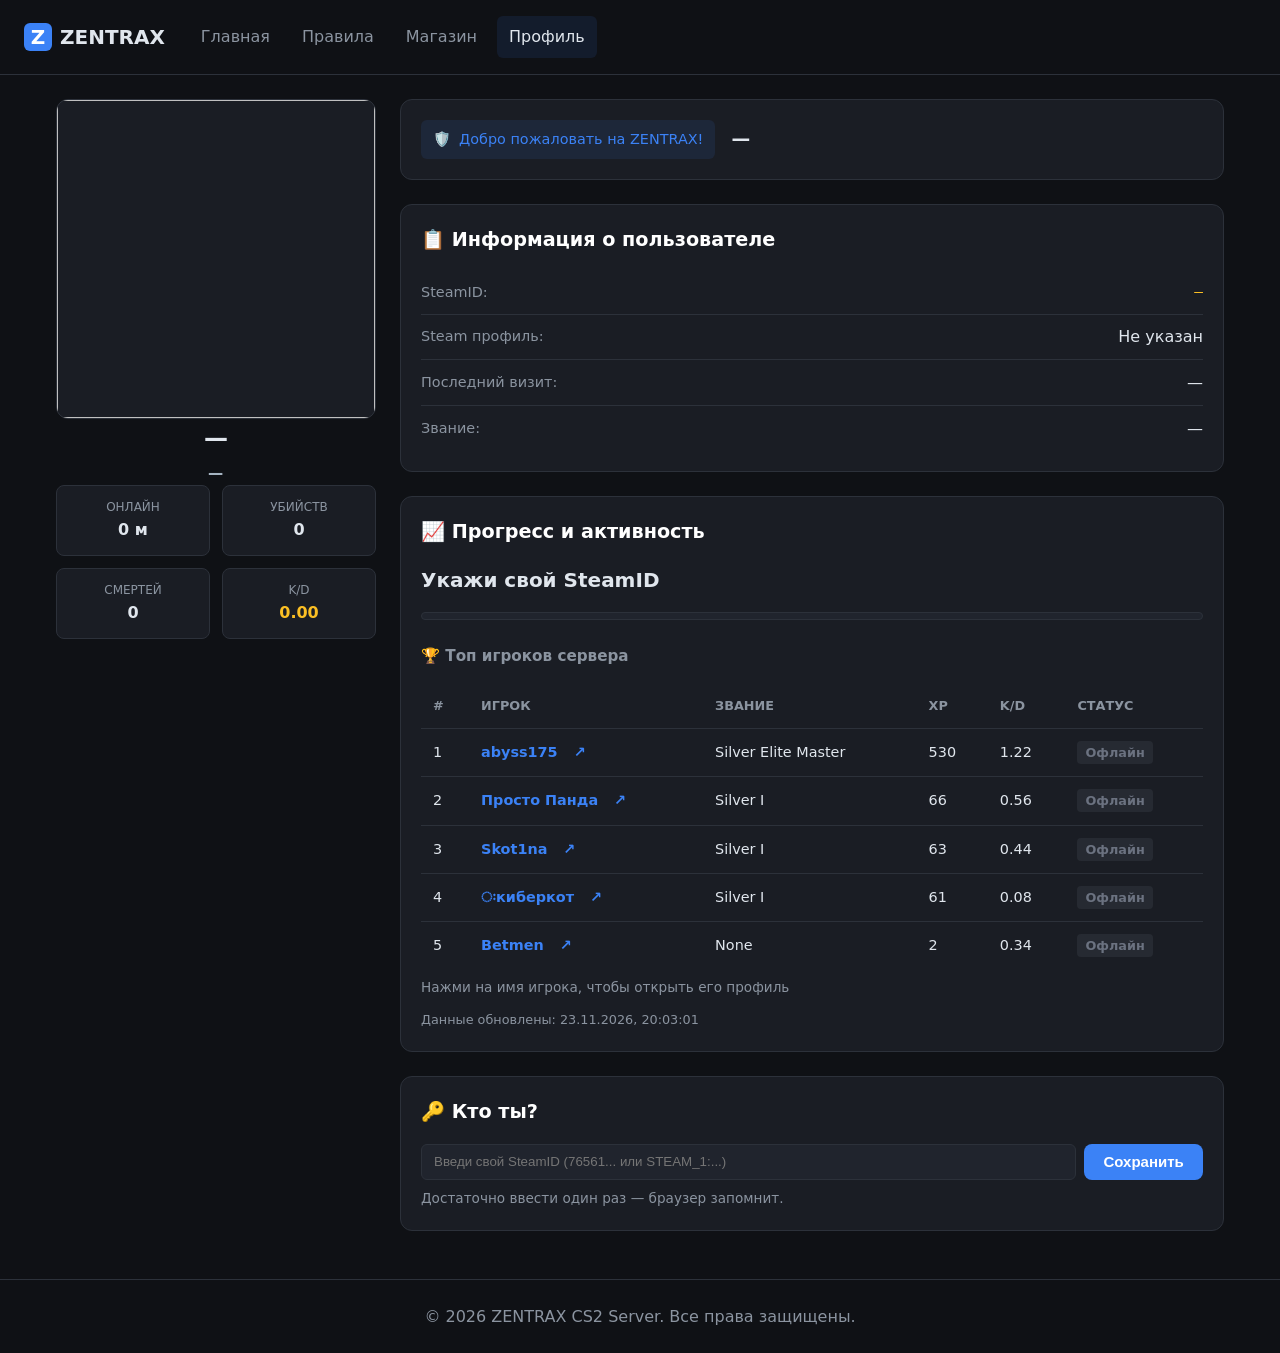
==== index.html @ 18d299b8 "Update index.html" ====
<!DOCTYPE html>
<html lang="ru">
<head>
    <meta charset="UTF-8">
    <meta name="viewport" content="width=device-width, initial-scale=1.0">
    <title>ZENTRAX — Профиль игрока</title>
    <link rel="stylesheet" href="style.css">
</head>
<body>

<header class="site-header">
    <div class="header-inner">
        <div class="logo">
            <div class="logo-icon">Z</div>
            <span class="logo-text">ZENTRAX</span>
        </div>
        <nav class="main-nav">
            <a href="index.html">Главная</a>
            <a href="rules.html">Правила</a>
            <a href="shop.html">Магазин</a>
            <a href="profile.html" class="active">Профиль</a>
        </nav>
    </div>
</header>

<main class="page-container">
    <div class="profile-wrapper">

        <!-- Левая колонка -->
        <aside class="profile-sidebar">
            <div class="avatar-wrapper">
                <img id="profile-avatar" class="avatar-img" alt=""
                     onerror="this.style.display='none'; document.getElementById('avatar-fallback').style.display='flex';">
                <div class="avatar-icon" id="avatar-fallback" style="display:none;">👤</div>
            </div>
            <h2 class="profile-name" id="profile-name">—</h2>
            <div class="profile-rank" id="profile-rank">—</div>

            <div class="stats-grid">
                <div class="stat-item">
                    <div class="stat-label">Онлайн</div>
                    <div class="stat-value" id="stat-online">0 м</div>
                </div>
                <div class="stat-item">
                    <div class="stat-label">Убийств</div>
                    <div class="stat-value" id="stat-kills">0</div>
                </div>
                <div class="stat-item">
                    <div class="stat-label">Смертей</div>
                    <div class="stat-value" id="stat-deaths">0</div>
                </div>
                <div class="stat-item">
                    <div class="stat-label">K/D</div>
                    <div class="stat-value stat-kd" id="stat-kd">0.00</div>
                </div>
            </div>
        </aside>

        <!-- Правая колонка -->
        <main class="profile-main">

            <div class="card card-header">
                <div class="server-badge">
                    <span class="badge-icon">🛡️</span>
                    <span class="badge-text">Добро пожаловать на ZENTRAX!</span>
                </div>
                <h3 id="header-name">—</h3>
            </div>

            <div class="card">
                <h3 class="card-title">📋 Информация о пользователе</h3>
                <div class="info-row">
                    <span class="info-key">SteamID:</span>
                    <span class="info-value mono" id="info-steamid">—</span>
                </div>
                <div class="info-row">
                    <span class="info-key">Steam профиль:</span>
                    <span class="info-value">
                        <a id="info-steamlink" href="#" target="_blank" style="display:none;">Открыть в Steam ↗</a>
                        <span id="steam-link-placeholder" style="color: var(--muted);">Не указан</span>
                    </span>
                </div>
                <div class="info-row">
                    <span class="info-key">Последний визит:</span>
                    <span class="info-value" id="info-lastseen">—</span>
                </div>
                <div class="info-row">
                    <span class="info-key">Звание:</span>
                    <span class="info-value" id="info-rank">—</span>
                </div>
            </div>

            <div class="card">
                <h3 class="card-title">📈 Прогресс и активность</h3>

                <div class="rank-block">
                    <div class="rank-name" id="rank-name">Загрузка…</div>
                    <div class="rank-xp-row">
                        <div class="rank-xp-current" id="rank-xp-current"></div>
                        <div class="rank-xp-next" id="rank-xp-next"></div>
                    </div>
                    <div class="progress-bar-container">
                        <div class="progress-bar" id="rank-bar"></div>
                    </div>
                </div>

                <div class="top-players-block">
                    <h4 class="section-title">🏆 Топ игроков сервера</h4>
                    <table class="data-table">
                        <thead>
                            <tr>
                                <th>#</th>
                                <th>Игрок</th>
                                <th>Звание</th>
                                <th>XP</th>
                                <th>K/D</th>
                                <th>Статус</th>
                            </tr>
                        </thead>
                        <tbody id="top-table"></tbody>
                    </table>
                    <div class="hint">Нажми на имя игрока, чтобы открыть его профиль</div>
                    <div id="updated-note" class="updated-note">Данные обновлены: —</div>
                </div>
            </div>

            <!-- Форма «Кто ты?» — показывается, если SteamID не задан -->
            <div id="id-setup" class="card" style="display:none;">
                <h3 class="card-title">🔑 Кто ты?</h3>
                <div class="id-form">
                    <input type="text" id="steamid-input" placeholder="Введи свой SteamID (76561... или STEAM_1:...)" />
                    <button id="save-steamid" class="btn-primary">Сохранить</button>
                </div>
                <div class="hint">Достаточно ввести один раз — браузер запомнит.</div>
            </div>

        </main>
    </div>
</main>

<footer class="site-footer">
    © 2026 ZENTRAX CS2 Server. Все права защищены.
</footer>

<script>
// ================== НАСТРОЙКИ ==================
// ranks.json лежит в корне того же репозитория, что и сайт,
// поэтому грузим его относительным путём — без CORS и кэш-проблем.
const LS_KEY = 'zentrax_my_steamid';

// ================== ЧЕЙ ПРОФИЛЬ ПОКАЗАТЬ ==================
const params = new URLSearchParams(window.location.search);
let targetId = params.get('steamid');
const isMyProfile = !targetId;
if (!targetId) targetId = localStorage.getItem(LS_KEY);

// ================== ЗАГРУЗКА ДАННЫХ ==================
async function loadRanks() {
    const res = await fetch('ranks.json', { cache: 'no-store' });
    if (!res.ok) throw new Error('Не удалось загрузить ranks.json (HTTP ' + res.status + ')');
    const data = await res.json();
    if (!Array.isArray(data.players) || !Array.isArray(data.ranks)) {
        throw new Error('ranks.json имеет неверный формат');
    }
    return data;
}

// ================== НОРМАЛИЗАЦИЯ STEAMID ==================
function normalizeSteamId(v) {
    let s = String(v || '').trim();
    const m = s.match(/STEAM_\d:([01]):(\d+)/);
    if (m) {
        const accountId = BigInt(m[2]) * 2n + BigInt(m[1]);
        return String(BigInt('76561197960265728') + accountId);
    }
    return s;
}

// ================== ХЕЛПЕРЫ ==================
function formatPlaytime(m) {
    if (!m || m <= 0) return '0 м';
    const h = Math.floor(m / 60);
    return h > 0 ? h + ' ч ' + (m % 60) + ' м' : m + ' м';
}

function formatLastSeen(v) {
    if (!v) return '—';
    const d = new Date(v);
    return isNaN(d) ? String(v)
        : d.toLocaleString('ru-RU', { day: '2-digit', month: '2-digit', hour: '2-digit', minute: '2-digit' });
}

// Прогресс от текущего звания к следующему (по возрастанию порогов)
function progressPercent(data, me) {
    const idx = data.ranks.findIndex(r => r.name === me.rank);
    if (idx < 0) return 0;
    if (idx === data.ranks.length - 1) return 100;

    const cur = data.ranks[idx].xp;
    const next = data.ranks[idx + 1].xp;
    if (me.xp >= next) return 100;

    const range = next - cur;
    if (range <= 0) return 0;
    return Math.min(100, Math.max(0, Math.round(((me.xp - cur) / range) * 100)));
}

// Сколько XP до следующего звания (0 = максимум)
function xpToNext(data, me) {
    const idx = data.ranks.findIndex(r => r.name === me.rank);
    if (idx < 0 || idx === data.ranks.length - 1) return 0;
    return Math.max(0, data.ranks[idx + 1].xp - me.xp);
}

// ================== ОТРИСОВКА ==================
function render(data) {
    // Таблица топа
    const tbody = document.getElementById('top-table');
    tbody.innerHTML = '';
    data.players.forEach(function(p, i) {
        const tr = document.createElement('tr');
        const pId = normalizeSteamId(p.steamId);
        if (targetId && pId === normalizeSteamId(targetId)) tr.classList.add('me');

        const avatarHtml = p.avatar
            ? '<img class="mini-avatar" src="' + p.avatar + '" alt="" onerror="this.style.display=\'none\'">'
            : '<div class="mini-icon">👤</div>';

        const steamLinkHtml = p.profileUrl
            ? ' <a class="steam-link" href="' + p.profileUrl + '" target="_blank" title="Профиль Steam">↗</a>'
            : '';

        tr.innerHTML =
            '<td>' + (i + 1) + '</td>' +
            '<td><span class="player-cell">' + avatarHtml +
                '<a href="profile.html?steamid=' + encodeURIComponent(pId) + '">' + p.name + '</a>' +
                steamLinkHtml +
            '</span></td>' +
            '<td>' + p.rank + '</td>' +
            '<td>' + p.xp + '</td>' +
            '<td>' + Number(p.kd || 0).toFixed(2) + '</td>' +
            '<td><span class="status-badge ' + (p.online ? 'status-online' : 'status-offline') + '">' +
                (p.online ? 'Онлайн' : 'Офлайн') + '</span></td>';

        tbody.appendChild(tr);
    });

    const upd = new Date(data.updated);
    if (!isNaN(upd)) {
        document.getElementById('updated-note').textContent =
            'Данные обновлены: ' + upd.toLocaleString('ru-RU');
    }

    // Свой профиль без ID — форма ввода
    if (!targetId) {
        document.getElementById('rank-name').textContent = 'Укажи свой SteamID';
        document.getElementById('rank-xp-current').textContent = '';
        document.getElementById('rank-xp-next').textContent = '';
        document.getElementById('id-setup').style.display = 'block';
        document.getElementById('save-steamid').onclick = function() {
            const val = normalizeSteamId(document.getElementById('steamid-input').value);
            if (val) { localStorage.setItem(LS_KEY, val); location.reload(); }
        };
        return;
    }

    // Поиск игрока
    const me = data.players.find(function(p) {
        return normalizeSteamId(p.steamId) === normalizeSteamId(targetId);
    });
    if (!me) {
        document.getElementById('rank-name').textContent = 'Профиль не найден в статистике';
        document.getElementById('rank-xp-current').textContent = '';
        document.getElementById('rank-xp-next').textContent = 'Проверь SteamID — сыграй на сервере хотя бы один раунд.';
        if (isMyProfile) document.getElementById('id-setup').style.display = 'block';
        return;
    }

    // Левая карточка
    document.getElementById('profile-name').textContent = me.name;
    document.getElementById('profile-rank').textContent = me.rank;
    document.getElementById('stat-online').textContent = formatPlaytime(me.playtimeMinutes);
    document.getElementById('stat-kills').textContent = me.kills;
    document.getElementById('stat-deaths').textContent = me.deaths;
    document.getElementById('stat-kd').textContent = Number(me.kd || 0).toFixed(2);

    // Шапка и инфо
    document.title = 'ZENTRAX — ' + me.name;
    document.getElementById('header-name').textContent = me.name;
    document.getElementById('info-steamid').textContent = me.steamId;
    document.getElementById('info-lastseen').textContent = formatLastSeen(me.lastSeen);
    document.getElementById('info-rank').textContent = me.rank;

    // Аватарка
    const avatarImg = document.getElementById('profile-avatar');
    const fallback = document.getElementById('avatar-fallback');
    if (me.avatar) {
        avatarImg.style.display = 'block';
        avatarImg.src = me.avatar;
        fallback.style.display = 'none';
    } else {
        avatarImg.style.display = 'none';
        fallback.style.display = 'flex';
    }

    // Ссылка на Steam
    const steamLink = document.getElementById('info-steamlink');
    const placeholder = document.getElementById('steam-link-placeholder');
    if (me.profileUrl) {
        steamLink.href = me.profileUrl;
        steamLink.style.display = 'inline';
        placeholder.style.display = 'none';
    } else {
        steamLink.style.display = 'none';
        placeholder.style.display = 'inline';
    }

    // Прогресс
    document.getElementById('rank-name').textContent = me.rank;
    document.getElementById('rank-xp-current').textContent = me.xp + ' XP';

    const toNext = xpToNext(data, me);
    const rankBar = document.getElementById('rank-bar');
    rankBar.style.width = progressPercent(data, me) + '%';

    if (toNext === 0) {
        document.getElementById('rank-xp-next').textContent = 'Максимальное звание достигнуто!';
    } else {
        document.getElementById('rank-xp-next').textContent = 'До следующего: ' + toNext + ' XP';
    }
}

loadRanks()
    .then(render)
    .catch(function(e) {
        console.error('Ошибка загрузки статистики:', e);
        const el = document.getElementById('rank-name');
        if (el) el.textContent = 'Ошибка: ' + e.message;
    });
</script>
</body>
</html>
---- style.css ----
:root {
    --bg-body: #0f1115;
    --bg-card: #1a1d24;
    --bg-card-header: #20242d;
    --text-main: #e0e6ed;
    --text-muted: #8b94a0;
    --accent: #3b82f6;
    --accent-hover: #2563eb;
    --border: #2c313a;
    --rank-silver: #a5b4c2;
    --rank-gold: #fbbf24;
    --status-online: #10b981;
    --status-offline: #6b7280;
}

* { box-sizing: border-box; margin: 0; padding: 0; }

body {
    background-color: var(--bg-body);
    color: var(--text-main);
    font-family: system-ui, -apple-system, Segoe UI, Roboto, Helvetica, Arial, sans-serif;
    line-height: 1.6;
    font-size: 16px;
}

a { text-decoration: none; color: inherit; transition: color 0.2s; }
a:hover { color: var(--accent); }
code { font-family: Consolas, monospace; color: var(--rank-gold); }
b { color: #fff; }

/* ===== Шапка ===== */
.site-header {
    display: flex;
    align-items: center;
    justify-content: space-between;
    padding: 1rem 1.5rem;
    border-bottom: 1px solid var(--border);
    background: var(--bg-body);
}
.header-inner { display: flex; align-items: center; gap: 1.5rem; }
.logo { display: flex; align-items: center; gap: 0.5rem; font-weight: 700; font-size: 1.25rem; color: var(--text-main); }
.logo-icon {
    width: 28px; height: 28px;
    background: var(--accent); color: #fff;
    border-radius: 6px;
    display: flex; align-items: center; justify-content: center;
    font-weight: 700;
}
.main-nav { display: flex; gap: 0.5rem; }
.main-nav a { color: var(--text-muted); padding: 0.5rem 0.75rem; border-radius: 6px; }
.main-nav a.active, .main-nav a:hover { color: var(--text-main); background: rgba(59, 130, 246, 0.1); }

/* ===== Каркас ===== */
.page-container { max-width: 1200px; margin: 1.5rem auto; padding: 0 1rem; }

.card {
    background: var(--bg-card);
    border: 1px solid var(--border);
    border-radius: 12px;
    padding: 1.25rem;
    margin-bottom: 1.5rem;
}
.card-title { font-size: 1.2rem; margin-bottom: 1rem; color: #fff; }

/* ===== Кнопки ===== */
.btn-primary {
    background: var(--accent);
    color: #fff;
    border: none;
    padding: 0.6rem 1.2rem;
    border-radius: 8px;
    cursor: pointer;
    font-weight: 600;
    font-size: 15px;
    transition: background .2s;
}
.btn-primary:hover { background: var(--accent-hover); }
.btn-copy {
    background: transparent;
    border: 1px solid var(--border);
    color: var(--text-main);
    padding: 0.6rem 1rem;
    border-radius: 8px;
    cursor: pointer;
    font-size: 14px;
    transition: background .2s;
}
.btn-copy:hover { background: var(--bg-card-header); }

/* ==================================================
   ГЛАВНАЯ — сетка как в профиле
   ================================================== */
.home-grid {
    display: grid;
    grid-template-columns: 320px 1fr;
    gap: 1.5rem;
}

.server-icon-big {
    width: 110px; height: 110px;
    margin: 0.5rem auto 1rem;
    border-radius: 50%;
    background: var(--bg-card-header);
    border: 3px solid var(--accent);
    display: flex; align-items: center; justify-content: center;
    font-size: 44px;
}

.server-desc {
    color: var(--text-muted);
    font-size: 0.95rem;
    text-align: center;
    margin-bottom: 1.25rem;
}

.status-rows { width: 100%; }
.status-row {
    display: flex;
    justify-content: space-between;
    align-items: center;
    padding: 0.6rem 0;
    border-bottom: 1px solid var(--border);
    font-size: 0.95rem;
}
.status-row:last-child { border-bottom: none; }
.status-label { color: var(--text-muted); }
.status-value { font-weight: 600; }

.server-buttons { display: flex; flex-direction: column; gap: 0.6rem; width: 100%; margin: 1.25rem 0; }
.server-buttons .btn-primary { width: 100%; }
.server-buttons .btn-copy { width: 100%; }

.ip-block {
    width: 100%;
    background: var(--bg-card-header);
    border: 1px solid var(--border);
    border-radius: 10px;
    padding: 0.75rem 1rem;
    text-align: center;
}
.small-label { font-size: 0.8rem; color: var(--text-muted); margin-bottom: 0.25rem; }
.ip-block code { font-size: 1.05rem; }

/* Статистика на главной */
.stats-grid-wide { display: grid; grid-template-columns: repeat(4, 1fr); gap: 1rem; }
.stat-box {
    background: var(--bg-card-header);
    border: 1px solid var(--border);
    border-radius: 10px;
    padding: 1rem;
    display: flex;
    flex-direction: column;
    gap: 0.25rem;
}
.stat-val { font-size: 1.35rem; font-weight: 700; color: #fff; }
.stat-label { font-size: 0.78rem; color: var(--text-muted); text-transform: uppercase; }

/* Подключение */
.connect-row {
    display: flex; align-items: center; gap: 0.75rem; flex-wrap: wrap;
    background: var(--bg-card-header);
    border: 1px solid var(--border);
    border-radius: 10px;
    padding: 0.85rem 1rem;
    margin-bottom: 1.25rem;
}
.connect-row code { font-size: 1.05rem; color: var(--accent); }
.connect-steps { list-style: none; counter-reset: step; }
.connect-steps li { padding: 0.55rem 0; border-bottom: 1px solid var(--bg-card-header); }
.connect-steps li:last-child { border-bottom: none; }
.connect-steps li::before {
    counter-increment: step;
    content: counter(step) ". ";
    color: var(--accent);
    font-weight: 700;
}

/* ==================================================
   ВКЛАДКИ (магазин и правила)
   ================================================== */
.shop-header { text-align: center; margin-bottom: 1.75rem; }
.shop-header h1 { font-size: 1.8rem; margin-bottom: 0.4rem; }
.shop-header p { color: var(--text-muted); }

.shop-tabs { display: flex; gap: 0.75rem; justify-content: center; margin-bottom: 1.75rem; flex-wrap: wrap; }
.shop-tab {
    background: var(--bg-card);
    border: 1px solid var(--border);
    color: var(--text-muted);
    font-size: 16px;
    font-weight: 600;
    padding: 0.7rem 1.6rem;
    border-radius: 12px;
    cursor: pointer;
    transition: all .2s;
}
.shop-tab:hover { color: var(--text-main); background: var(--bg-card-header); }
.shop-tab.active { background: var(--accent); border-color: var(--accent); color: #fff; }

/* ==================================================
   МАГАЗИН — карточки по 2 в ряд
   ================================================== */
.cards-container {
    display: grid;
    grid-template-columns: repeat(2, 1fr);
    gap: 1.5rem;
}

.tier-card {
    display: flex;
    flex-direction: column;
    padding: 0;
    overflow: hidden;
    margin-bottom: 0;
    transition: transform .2s;
}
.tier-card:hover { transform: translateY(-4px); }

.tier-header {
    display: flex;
    align-items: center;
    justify-content: space-between;
    flex-wrap: wrap;
    gap: 0.5rem;
    padding: 1rem 1.25rem;
    background: var(--bg-card-header);
    border-bottom: 1px solid var(--border);
}
.rank-badge { font-weight: 700; font-size: 1.05rem; }
.price { font-weight: 700; color: #fff; font-size: 1rem; }
.price-period { font-size: 0.78rem; font-weight: 400; color: var(--text-muted); }

.card-body { list-style: none; padding: 1.25rem; flex: 1; }
.card-body li { padding: 0.45rem 0; font-size: 0.95rem; border-bottom: 1px solid var(--bg-card-header); }
.card-body li:last-child { border-bottom: none; }

.btn-buy {
    margin: 0 1.25rem 1.25rem;
    padding: 0.75rem;
    background: var(--accent);
    border: none;
    border-radius: 10px;
    color: #fff;
    font-weight: 700;
    font-size: 16px;
    cursor: pointer;
    transition: background .2s;
    text-align: center;
    display: block;
}
.btn-buy:hover { background: var(--accent-hover); color: #fff; }

/* Цвета тарифов */
.card-bronze   { border-color: #7c5a3a; }
.card-bronze .rank-badge, .card-bronze .price { color: #e0a370; }
.card-gold     { border-color: #8a6d1f; }
.card-gold .rank-badge, .card-gold .price { color: var(--rank-gold); }
.card-diamond  { border-color: #2d4a8a; }
.card-diamond .rank-badge, .card-diamond .price { color: #60a5fa; }
.card-platinum { border-color: #4a6a8a; }
.card-platinum .rank-badge, .card-platinum .price { color: #a5c8e8; }
.card-god      { border-color: #7a2d8a; }
.card-god .rank-badge, .card-god .price { color: #d68fff; }
.card-moder    { border-color: #2d8a5a; }
.card-moder .rank-badge, .card-moder .price { color: #6ee7a0; }
.card-admin    { border-color: #8a2d2d; }
.card-admin .rank-badge, .card-admin .price { color: #f87171; }
.card-extra    { border-color: #2d6a8a; }
.card-extra .rank-badge, .card-extra .price { color: #7dd3fc; }
.card-roulette { border-color: #8a2d6a; }
.card-roulette .rank-badge, .card-roulette .price { color: #f472b6; }

/* Рулетка */
.roulette-box { padding: 1rem 1.25rem 0; text-align: center; }
.roulette-reel {
    font-size: 44px; height: 80px; line-height: 80px;
    background: var(--bg-card-header);
    border: 1px solid var(--border);
    border-radius: 12px;
    margin-bottom: 0.6rem;
}
.roulette-reel.spinning { animation: spin 0.2s infinite linear; }
@keyframes spin {
    from { transform: rotate(0deg); }
    to   { transform: rotate(360deg); }
}
.roulette-result { font-size: 17px; font-weight: 700; color: var(--rank-gold); min-height: 26px; }
.btn-roulette { background: #a855f7; }
.btn-roulette:hover { background: #9333ea; }
.btn-roulette:disabled { opacity: .6; cursor: not-allowed; }

.shop-note {
    text-align: center;
    color: var(--text-muted);
    font-size: 0.95rem;
    background: var(--bg-card);
    border: 1px solid var(--border);
    border-radius: 12px;
    padding: 1rem;
    margin-top: 0.5rem;
}

/* ==================================================
   ПРАВИЛА
   ================================================== */
.rule-list { list-style: none; padding-left: 0; }
.rule-list li {
    background: rgba(255,255,255,0.03);
    margin-bottom: 0.5rem;
    padding: 0.75rem 1rem;
    border-radius: 8px;
}

.admin-rules-card { border-color: #8a6d1f; }
.admin-rules-card .card-title { color: var(--rank-gold); }
.admin-rules-card .rule-list li { background: rgba(251, 191, 36, 0.06); }

/* ==================================================
   ПРОФИЛЬ (стили сохранены, не меняем)
   ================================================== */
.profile-wrapper { display: grid; grid-template-columns: 320px 1fr; gap: 1.5rem; }

.profile-sidebar { display: flex; flex-direction: column; align-items: center; }
.avatar-wrapper {
    width: 100%;
    aspect-ratio: 1;
    position: relative;
    border-radius: 12px;
    overflow: hidden;
    background: var(--bg-card);
    border: 1px solid var(--border);
}
.avatar-img { width: 100%; height: 100%; object-fit: cover; display: block; }
.avatar-icon { width: 100%; height: 100%; display: flex; align-items: center; justify-content: center; font-size: 2rem; }

.profile-name { font-size: 1.5rem; font-weight: 700; margin-bottom: 0.25rem; }
.profile-rank {
    color: var(--rank-silver);
    font-size: 0.95rem;
    font-weight: 600;
    text-transform: uppercase;
    letter-spacing: 0.05em;
}

.stats-grid { display: grid; grid-template-columns: 1fr 1fr; gap: 0.75rem; width: 100%; }
.stat-item {
    background: var(--bg-card);
    padding: 0.75rem;
    border-radius: 8px;
    border: 1px solid var(--border);
    text-align: center;
}
.stat-label { font-size: 0.75rem; color: var(--text-muted); text-transform: uppercase; }
.stat-value { font-size: 1rem; font-weight: 600; }
.stat-kd { color: var(--rank-gold); }

.profile-main { display: flex; flex-direction: column; gap: 1.5rem; }
.profile-main > .card { margin-bottom: 0; }

.card-header { display: flex; align-items: center; gap: 1rem; }
.server-badge {
    display: flex; align-items: center; gap: 0.5rem;
    background: rgba(59, 130, 246, 0.1);
    color: var(--accent);
    padding: 0.5rem 0.75rem;
    border-radius: 6px;
    font-size: 0.9rem;
}

.info-row {
    display: flex;
    justify-content: space-between;
    align-items: center;
    padding: 0.6rem 0;
    border-bottom: 1px solid var(--border);
}
.info-row:last-child { border-bottom: none; }
.info-key { color: var(--text-muted); font-size: 0.9rem; }
.info-value { text-align: right; font-weight: 500; }
.mono { font-family: Consolas, monospace; font-size: 0.9rem; color: var(--rank-gold); }

.rank-block { margin-bottom: 1.5rem; }
.rank-name { font-size: 1.25rem; font-weight: 700; margin-bottom: 0.5rem; }
.rank-xp-row {
    display: flex; justify-content: space-between;
    font-size: 0.9rem; color: var(--text-muted);
    margin-bottom: 0.5rem;
}
.progress-bar-container {
    height: 8px;
    background: var(--bg-card-header);
    border-radius: 4px;
    overflow: hidden;
    border: 1px solid var(--border);
}
.progress-bar {
    height: 100%;
    background: var(--accent);
    width: 0%;
    transition: width 0.4s ease;
}

.top-players-block { margin-top: 1rem; }
.section-title { margin-bottom: 1rem; color: var(--text-muted); font-size: 0.95rem; }

.data-table { width: 100%; border-collapse: collapse; font-size: 0.9rem; }
.data-table th, .data-table td { padding: 0.75rem; text-align: left; border-bottom: 1px solid var(--border); }
.data-table th { color: var(--text-muted); font-weight: 600; text-transform: uppercase; font-size: 0.8rem; }
.data-table tr:last-child td { border-bottom: none; }
.data-table tr.me td { background: rgba(59, 130, 246, 0.05); }
.data-table a { color: var(--accent); font-weight: 600; }

.player-cell { display: flex; align-items: center; gap: 0.5rem; }
.mini-avatar { width: 24px; height: 24px; border-radius: 50%; object-fit: cover; }
.mini-icon {
    width: 24px; height: 24px; border-radius: 50%;
    display: flex; align-items: center; justify-content: center;
    font-size: 0.8rem; color: var(--text-muted);
}
.steam-link { color: var(--accent); font-size: 0.9rem; margin-left: 0.5rem; }

.status-badge { padding: 0.25rem 0.5rem; border-radius: 4px; font-size: 0.8rem; font-weight: 600; white-space: nowrap; }
.status-online { background: rgba(16, 185, 129, 0.15); color: var(--status-online); }
.status-offline { background: rgba(107, 114, 128, 0.15); color: var(--status-offline); }

.id-form { display: flex; gap: 0.5rem; }
.id-form input {
    flex: 1;
    background: var(--bg-card-header);
    border: 1px solid var(--border);
    color: var(--text-main);
    padding: 0.5rem 0.75rem;
    border-radius: 6px;
}

.hint { font-size: 0.85rem; color: var(--text-muted); margin-top: 0.5rem; }
.updated-note { font-size: 0.8rem; color: var(--text-muted); margin-top: 0.75rem; }

/* ===== Футер ===== */
.site-footer {
    margin-top: 3rem;
    padding: 1.5rem;
    text-align: center;
    color: var(--text-muted);
    border-top: 1px solid var(--border);
}

/* ===== Адаптив ===== */
@media (max-width: 900px) {
    .home-grid { grid-template-columns: 1fr; }
    .profile-wrapper { grid-template-columns: 1fr; }
    .stats-grid-wide { grid-template-columns: repeat(2, 1fr); }
}
@media (max-width: 820px) {
    .cards-container { grid-template-columns: 1fr; }
}
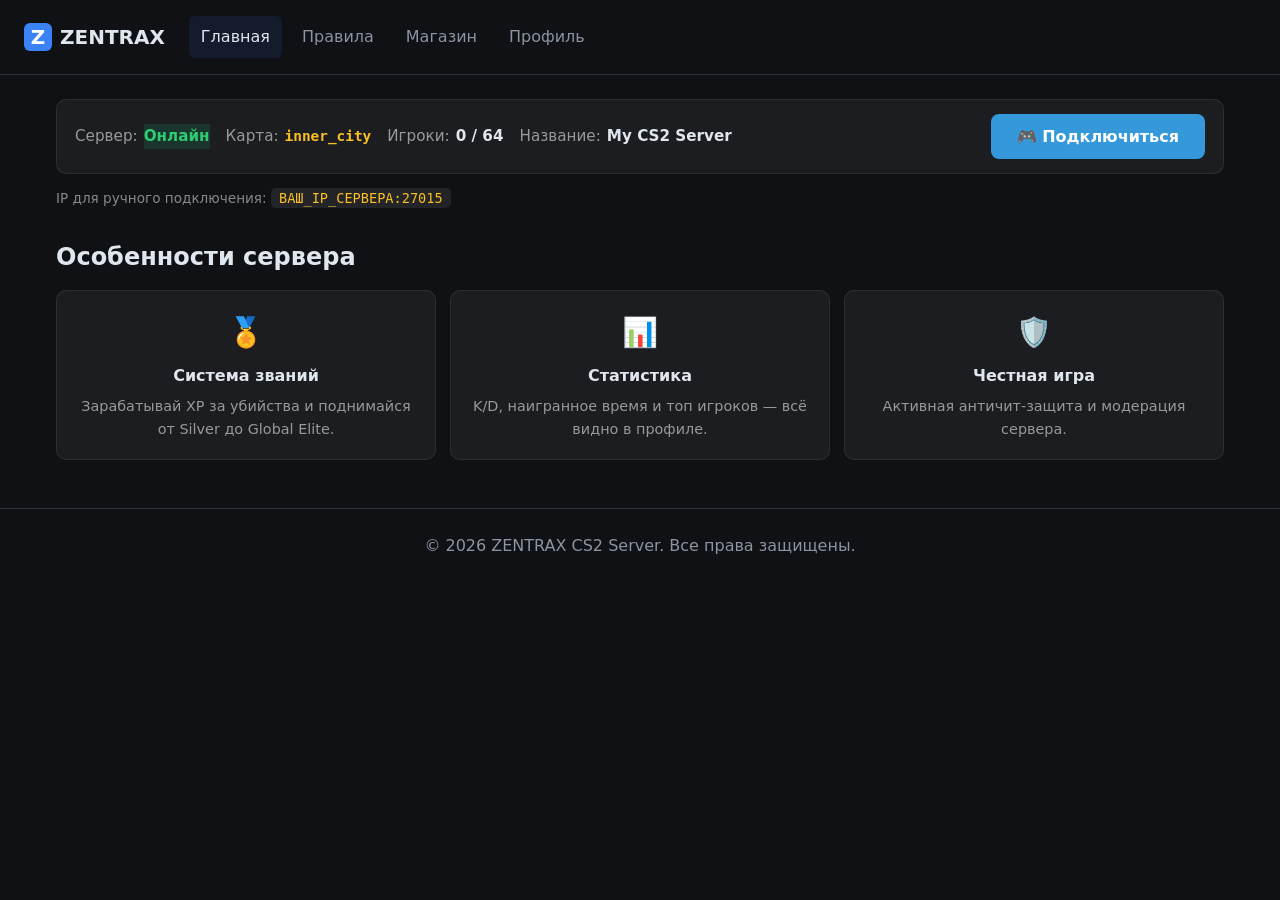
==== commit b7386f29: "Update index.html" ====
--- a/index.html
+++ b/index.html
@@ -3,8 +3,87 @@
 <head>
     <meta charset="UTF-8">
     <meta name="viewport" content="width=device-width, initial-scale=1.0">
-    <title>ZENTRAX — Профиль игрока</title>
+    <title>ZENTRAX — CS2 Server</title>
     <link rel="stylesheet" href="style.css">
+    <style>
+        /* Панель статуса сервера — в стиле карточек профиля */
+        .status-panel {
+            display: flex;
+            flex-wrap: wrap;
+            align-items: center;
+            justify-content: space-between;
+            gap: 12px;
+            padding: 14px 18px;
+            border-radius: 10px;
+            background: var(--card-bg, rgba(255, 255, 255, 0.05));
+            border: 1px solid rgba(255, 255, 255, 0.08);
+            margin-bottom: 14px;
+        }
+        .status-group {
+            display: flex;
+            flex-wrap: wrap;
+            gap: 16px;
+        }
+        .status-item {
+            display: flex;
+            align-items: center;
+            gap: 6px;
+            font-size: 0.95em;
+        }
+        .status-label { color: var(--muted, #999); }
+        .status-value { font-weight: 600; }
+        .status-online { color: #2ecc71; }
+        .status-offline { color: #e74c3c; }
+        .mono { font-family: monospace; }
+
+        .connect-btn {
+            display: inline-block;
+            padding: 10px 26px;
+            border: none;
+            border-radius: 8px;
+            cursor: pointer;
+            color: #fff;
+            background: #3498db;
+            font-weight: 700;
+            text-decoration: none;
+            font-size: 1em;
+            transition: background 0.2s, transform 0.1s;
+        }
+        .connect-btn:hover {
+            background: #2980b9;
+            transform: translateY(-1px);
+        }
+
+        .copy-hint {
+            color: var(--muted, #888);
+            font-size: 0.85em;
+            margin-bottom: 28px;
+        }
+        .copy-hint code {
+            background: rgba(255, 255, 255, 0.08);
+            padding: 2px 8px;
+            border-radius: 5px;
+            cursor: pointer;
+        }
+
+        /* Сетка фич — как карточки в профиле */
+        .features-grid {
+            display: grid;
+            grid-template-columns: repeat(auto-fit, minmax(220px, 1fr));
+            gap: 14px;
+            margin-top: 14px;
+        }
+        .feature-card {
+            padding: 18px;
+            border-radius: 10px;
+            background: var(--card-bg, rgba(255, 255, 255, 0.05));
+            border: 1px solid rgba(255, 255, 255, 0.08);
+            text-align: center;
+        }
+        .feature-icon { font-size: 1.8em; margin-bottom: 8px; }
+        .feature-title { font-weight: 700; margin-bottom: 6px; }
+        .feature-text { color: var(--muted, #999); font-size: 0.9em; }
+    </style>
 </head>
 <body>
 
@@ -15,127 +94,68 @@
             <span class="logo-text">ZENTRAX</span>
         </div>
         <nav class="main-nav">
-            <a href="index.html">Главная</a>
+            <a href="index.html" class="active">Главная</a>
             <a href="rules.html">Правила</a>
             <a href="shop.html">Магазин</a>
-            <a href="profile.html" class="active">Профиль</a>
+            <a href="profile.html">Профиль</a>
         </nav>
     </div>
 </header>
 
 <main class="page-container">
-    <div class="profile-wrapper">
-
-        <!-- Левая колонка -->
-        <aside class="profile-sidebar">
-            <div class="avatar-wrapper">
-                <img id="profile-avatar" class="avatar-img" alt=""
-                     onerror="this.style.display='none'; document.getElementById('avatar-fallback').style.display='flex';">
-                <div class="avatar-icon" id="avatar-fallback" style="display:none;">👤</div>
-            </div>
-            <h2 class="profile-name" id="profile-name">—</h2>
-            <div class="profile-rank" id="profile-rank">—</div>
-
-            <div class="stats-grid">
-                <div class="stat-item">
-                    <div class="stat-label">Онлайн</div>
-                    <div class="stat-value" id="stat-online">0 м</div>
-                </div>
-                <div class="stat-item">
-                    <div class="stat-label">Убийств</div>
-                    <div class="stat-value" id="stat-kills">0</div>
-                </div>
-                <div class="stat-item">
-                    <div class="stat-label">Смертей</div>
-                    <div class="stat-value" id="stat-deaths">0</div>
-                </div>
-                <div class="stat-item">
-                    <div class="stat-label">K/D</div>
-                    <div class="stat-value stat-kd" id="stat-kd">0.00</div>
-                </div>
-            </div>
-        </aside>
-
-        <!-- Правая колонка -->
-        <main class="profile-main">
-
-            <div class="card card-header">
-                <div class="server-badge">
-                    <span class="badge-icon">🛡️</span>
-                    <span class="badge-text">Добро пожаловать на ZENTRAX!</span>
-                </div>
-                <h3 id="header-name">—</h3>
-            </div>
-
-            <div class="card">
-                <h3 class="card-title">📋 Информация о пользователе</h3>
-                <div class="info-row">
-                    <span class="info-key">SteamID:</span>
-                    <span class="info-value mono" id="info-steamid">—</span>
-                </div>
-                <div class="info-row">
-                    <span class="info-key">Steam профиль:</span>
-                    <span class="info-value">
-                        <a id="info-steamlink" href="#" target="_blank" style="display:none;">Открыть в Steam ↗</a>
-                        <span id="steam-link-placeholder" style="color: var(--muted);">Не указан</span>
-                    </span>
-                </div>
-                <div class="info-row">
-                    <span class="info-key">Последний визит:</span>
-                    <span class="info-value" id="info-lastseen">—</span>
-                </div>
-                <div class="info-row">
-                    <span class="info-key">Звание:</span>
-                    <span class="info-value" id="info-rank">—</span>
-                </div>
-            </div>
-
-            <div class="card">
-                <h3 class="card-title">📈 Прогресс и активность</h3>
-
-                <div class="rank-block">
-                    <div class="rank-name" id="rank-name">Загрузка…</div>
-                    <div class="rank-xp-row">
-                        <div class="rank-xp-current" id="rank-xp-current"></div>
-                        <div class="rank-xp-next" id="rank-xp-next"></div>
-                    </div>
-                    <div class="progress-bar-container">
-                        <div class="progress-bar" id="rank-bar"></div>
-                    </div>
-                </div>
-
-                <div class="top-players-block">
-                    <h4 class="section-title">🏆 Топ игроков сервера</h4>
-                    <table class="data-table">
-                        <thead>
-                            <tr>
-                                <th>#</th>
-                                <th>Игрок</th>
-                                <th>Звание</th>
-                                <th>XP</th>
-                                <th>K/D</th>
-                                <th>Статус</th>
-                            </tr>
-                        </thead>
-                        <tbody id="top-table"></tbody>
-                    </table>
-                    <div class="hint">Нажми на имя игрока, чтобы открыть его профиль</div>
-                    <div id="updated-note" class="updated-note">Данные обновлены: —</div>
-                </div>
-            </div>
-
-            <!-- Форма «Кто ты?» — показывается, если SteamID не задан -->
-            <div id="id-setup" class="card" style="display:none;">
-                <h3 class="card-title">🔑 Кто ты?</h3>
-                <div class="id-form">
-                    <input type="text" id="steamid-input" placeholder="Введи свой SteamID (76561... или STEAM_1:...)" />
-                    <button id="save-steamid" class="btn-primary">Сохранить</button>
-                </div>
-                <div class="hint">Достаточно ввести один раз — браузер запомнит.</div>
-            </div>
-
-        </main>
+
+    <!-- Панель статуса сервера + кнопка подключения -->
+    <div class="status-panel">
+        <div class="status-group">
+            <div class="status-item">
+                <span class="status-label">Сервер:</span>
+                <span class="status-value" id="server-online-status">Загрузка…</span>
+            </div>
+            <div class="status-item">
+                <span class="status-label">Карта:</span>
+                <span class="status-value mono" id="server-map">—</span>
+            </div>
+            <div class="status-item">
+                <span class="status-label">Игроки:</span>
+                <span class="status-value" id="server-players">—</span>
+            </div>
+            <div class="status-item">
+                <span class="status-label">Название:</span>
+                <span class="status-value" id="server-name">—</span>
+            </div>
+        </div>
+
+        <a id="connect-btn" class="connect-btn" href="steam://connect/ВАШ_IP_СЕРВЕРА:27015">
+            🎮 Подключиться
+        </a>
     </div>
+
+    <div class="copy-hint">
+        IP для ручного подключения: <code id="server-ip" title="Нажми, чтобы скопировать">ВАШ_IP_СЕРВЕРА:27015</code>
+    </div>
+
+    <!-- Особенности сервера -->
+    <section>
+        <h2>Особенности сервера</h2>
+        <div class="features-grid">
+            <div class="feature-card">
+                <div class="feature-icon">🏅</div>
+                <div class="feature-title">Система званий</div>
+                <div class="feature-text">Зарабатывай XP за убийства и поднимайся от Silver до Global Elite.</div>
+            </div>
+            <div class="feature-card">
+                <div class="feature-icon">📊</div>
+                <div class="feature-title">Статистика</div>
+                <div class="feature-text">K/D, наигранное время и топ игроков — всё видно в профиле.</div>
+            </div>
+            <div class="feature-card">
+                <div class="feature-icon">🛡️</div>
+                <div class="feature-title">Честная игра</div>
+                <div class="feature-text">Активная античит-защита и модерация сервера.</div>
+            </div>
+        </div>
+    </section>
+
 </main>
 
 <footer class="site-footer">
@@ -144,199 +164,70 @@
 
 <script>
 // ================== НАСТРОЙКИ ==================
-// ranks.json лежит в корне того же репозитория, что и сайт,
-// поэтому грузим его относительным путём — без CORS и кэш-проблем.
-const LS_KEY = 'zentrax_my_steamid';
-
-// ================== ЧЕЙ ПРОФИЛЬ ПОКАЗАТЬ ==================
-const params = new URLSearchParams(window.location.search);
-let targetId = params.get('steamid');
-const isMyProfile = !targetId;
-if (!targetId) targetId = localStorage.getItem(LS_KEY);
-
-// ================== ЗАГРУЗКА ДАННЫХ ==================
-async function loadRanks() {
-    const res = await fetch('ranks.json', { cache: 'no-store' });
-    if (!res.ok) throw new Error('Не удалось загрузить ranks.json (HTTP ' + res.status + ')');
-    const data = await res.json();
-    if (!Array.isArray(data.players) || !Array.isArray(data.ranks)) {
-        throw new Error('ranks.json имеет неверный формат');
-    }
-    return data;
+// Замени на реальный IP:порт своего сервера (игровой порт, обычно 27015)
+const SERVER_IP = 'ВАШ_IP_СЕРВЕРА:27015';
+
+// ================== ЗАГРУЗКА СТАТУСА ==================
+async function loadServerStatus() {
+    try {
+        const res = await fetch('server-status.json', { cache: 'no-store' });
+        if (!res.ok) throw new Error('HTTP ' + res.status);
+        return await res.json();
+    } catch (e) {
+        console.error('Ошибка статуса сервера:', e);
+        return null;
+    }
 }
 
-// ================== НОРМАЛИЗАЦИЯ STEAMID ==================
-function normalizeSteamId(v) {
-    let s = String(v || '').trim();
-    const m = s.match(/STEAM_\d:([01]):(\d+)/);
-    if (m) {
-        const accountId = BigInt(m[2]) * 2n + BigInt(m[1]);
-        return String(BigInt('76561197960265728') + accountId);
-    }
-    return s;
+// ================== ОТРИСОВКА СТАТУСА ==================
+function renderServerStatus(status) {
+    const onlineEl = document.getElementById('server-online-status');
+    const mapEl = document.getElementById('server-map');
+    const playersEl = document.getElementById('server-players');
+    const nameEl = document.getElementById('server-name');
+
+    if (!status) {
+        onlineEl.textContent = 'Неизвестно';
+        onlineEl.className = 'status-value status-offline';
+        mapEl.textContent = '—';
+        playersEl.textContent = '—';
+        nameEl.textContent = '—';
+        return;
+    }
+
+    if (status.online) {
+        onlineEl.textContent = 'Онлайн';
+        onlineEl.className = 'status-value status-online';
+    } else {
+        onlineEl.textContent = 'Офлайн';
+        onlineEl.className = 'status-value status-offline';
+    }
+
+    mapEl.textContent = status.map || '—';
+    playersEl.textContent = status.maxPlayers > 0
+        ? (status.players + ' / ' + status.maxPlayers)
+        : '—';
+    nameEl.textContent = status.name || '—';
 }
 
-// ================== ХЕЛПЕРЫ ==================
-function formatPlaytime(m) {
-    if (!m || m <= 0) return '0 м';
-    const h = Math.floor(m / 60);
-    return h > 0 ? h + ' ч ' + (m % 60) + ' м' : m + ' м';
-}
-
-function formatLastSeen(v) {
-    if (!v) return '—';
-    const d = new Date(v);
-    return isNaN(d) ? String(v)
-        : d.toLocaleString('ru-RU', { day: '2-digit', month: '2-digit', hour: '2-digit', minute: '2-digit' });
-}
-
-// Прогресс от текущего звания к следующему (по возрастанию порогов)
-function progressPercent(data, me) {
-    const idx = data.ranks.findIndex(r => r.name === me.rank);
-    if (idx < 0) return 0;
-    if (idx === data.ranks.length - 1) return 100;
-
-    const cur = data.ranks[idx].xp;
-    const next = data.ranks[idx + 1].xp;
-    if (me.xp >= next) return 100;
-
-    const range = next - cur;
-    if (range <= 0) return 0;
-    return Math.min(100, Math.max(0, Math.round(((me.xp - cur) / range) * 100)));
-}
-
-// Сколько XP до следующего звания (0 = максимум)
-function xpToNext(data, me) {
-    const idx = data.ranks.findIndex(r => r.name === me.rank);
-    if (idx < 0 || idx === data.ranks.length - 1) return 0;
-    return Math.max(0, data.ranks[idx + 1].xp - me.xp);
-}
-
-// ================== ОТРИСОВКА ==================
-function render(data) {
-    // Таблица топа
-    const tbody = document.getElementById('top-table');
-    tbody.innerHTML = '';
-    data.players.forEach(function(p, i) {
-        const tr = document.createElement('tr');
-        const pId = normalizeSteamId(p.steamId);
-        if (targetId && pId === normalizeSteamId(targetId)) tr.classList.add('me');
-
-        const avatarHtml = p.avatar
-            ? '<img class="mini-avatar" src="' + p.avatar + '" alt="" onerror="this.style.display=\'none\'">'
-            : '<div class="mini-icon">👤</div>';
-
-        const steamLinkHtml = p.profileUrl
-            ? ' <a class="steam-link" href="' + p.profileUrl + '" target="_blank" title="Профиль Steam">↗</a>'
-            : '';
-
-        tr.innerHTML =
-            '<td>' + (i + 1) + '</td>' +
-            '<td><span class="player-cell">' + avatarHtml +
-                '<a href="profile.html?steamid=' + encodeURIComponent(pId) + '">' + p.name + '</a>' +
-                steamLinkHtml +
-            '</span></td>' +
-            '<td>' + p.rank + '</td>' +
-            '<td>' + p.xp + '</td>' +
-            '<td>' + Number(p.kd || 0).toFixed(2) + '</td>' +
-            '<td><span class="status-badge ' + (p.online ? 'status-online' : 'status-offline') + '">' +
-                (p.online ? 'Онлайн' : 'Офлайн') + '</span></td>';
-
-        tbody.appendChild(tr);
-    });
-
-    const upd = new Date(data.updated);
-    if (!isNaN(upd)) {
-        document.getElementById('updated-note').textContent =
-            'Данные обновлены: ' + upd.toLocaleString('ru-RU');
-    }
-
-    // Свой профиль без ID — форма ввода
-    if (!targetId) {
-        document.getElementById('rank-name').textContent = 'Укажи свой SteamID';
-        document.getElementById('rank-xp-current').textContent = '';
-        document.getElementById('rank-xp-next').textContent = '';
-        document.getElementById('id-setup').style.display = 'block';
-        document.getElementById('save-steamid').onclick = function() {
-            const val = normalizeSteamId(document.getElementById('steamid-input').value);
-            if (val) { localStorage.setItem(LS_KEY, val); location.reload(); }
-        };
-        return;
-    }
-
-    // Поиск игрока
-    const me = data.players.find(function(p) {
-        return normalizeSteamId(p.steamId) === normalizeSteamId(targetId);
-    });
-    if (!me) {
-        document.getElementById('rank-name').textContent = 'Профиль не найден в статистике';
-        document.getElementById('rank-xp-current').textContent = '';
-        document.getElementById('rank-xp-next').textContent = 'Проверь SteamID — сыграй на сервере хотя бы один раунд.';
-        if (isMyProfile) document.getElementById('id-setup').style.display = 'block';
-        return;
-    }
-
-    // Левая карточка
-    document.getElementById('profile-name').textContent = me.name;
-    document.getElementById('profile-rank').textContent = me.rank;
-    document.getElementById('stat-online').textContent = formatPlaytime(me.playtimeMinutes);
-    document.getElementById('stat-kills').textContent = me.kills;
-    document.getElementById('stat-deaths').textContent = me.deaths;
-    document.getElementById('stat-kd').textContent = Number(me.kd || 0).toFixed(2);
-
-    // Шапка и инфо
-    document.title = 'ZENTRAX — ' + me.name;
-    document.getElementById('header-name').textContent = me.name;
-    document.getElementById('info-steamid').textContent = me.steamId;
-    document.getElementById('info-lastseen').textContent = formatLastSeen(me.lastSeen);
-    document.getElementById('info-rank').textContent = me.rank;
-
-    // Аватарка
-    const avatarImg = document.getElementById('profile-avatar');
-    const fallback = document.getElementById('avatar-fallback');
-    if (me.avatar) {
-        avatarImg.style.display = 'block';
-        avatarImg.src = me.avatar;
-        fallback.style.display = 'none';
-    } else {
-        avatarImg.style.display = 'none';
-        fallback.style.display = 'flex';
-    }
-
-    // Ссылка на Steam
-    const steamLink = document.getElementById('info-steamlink');
-    const placeholder = document.getElementById('steam-link-placeholder');
-    if (me.profileUrl) {
-        steamLink.href = me.profileUrl;
-        steamLink.style.display = 'inline';
-        placeholder.style.display = 'none';
-    } else {
-        steamLink.style.display = 'none';
-        placeholder.style.display = 'inline';
-    }
-
-    // Прогресс
-    document.getElementById('rank-name').textContent = me.rank;
-    document.getElementById('rank-xp-current').textContent = me.xp + ' XP';
-
-    const toNext = xpToNext(data, me);
-    const rankBar = document.getElementById('rank-bar');
-    rankBar.style.width = progressPercent(data, me) + '%';
-
-    if (toNext === 0) {
-        document.getElementById('rank-xp-next').textContent = 'Максимальное звание достигнуто!';
-    } else {
-        document.getElementById('rank-xp-next').textContent = 'До следующего: ' + toNext + ' XP';
-    }
-}
-
-loadRanks()
-    .then(render)
-    .catch(function(e) {
-        console.error('Ошибка загрузки статистики:', e);
-        const el = document.getElementById('rank-name');
-        if (el) el.textContent = 'Ошибка: ' + e.message;
-    });
+// ================== КОПИРОВАНИЕ IP ==================
+document.getElementById('server-ip').onclick = function() {
+    const ip = this.textContent;
+    if (navigator.clipboard) {
+        navigator.clipboard.writeText(ip).then(function() {
+            const el = document.getElementById('server-ip');
+            const old = el.textContent;
+            el.textContent = 'Скопировано!';
+            setTimeout(function() { el.textContent = old; }, 1500);
+        });
+    }
+};
+
+// ================== СТАРТ ==================
+document.getElementById('connect-btn').href = 'steam://connect/' + SERVER_IP;
+document.getElementById('server-ip').textContent = SERVER_IP;
+
+loadServerStatus().then(renderServerStatus);
 </script>
 </body>
 </html>
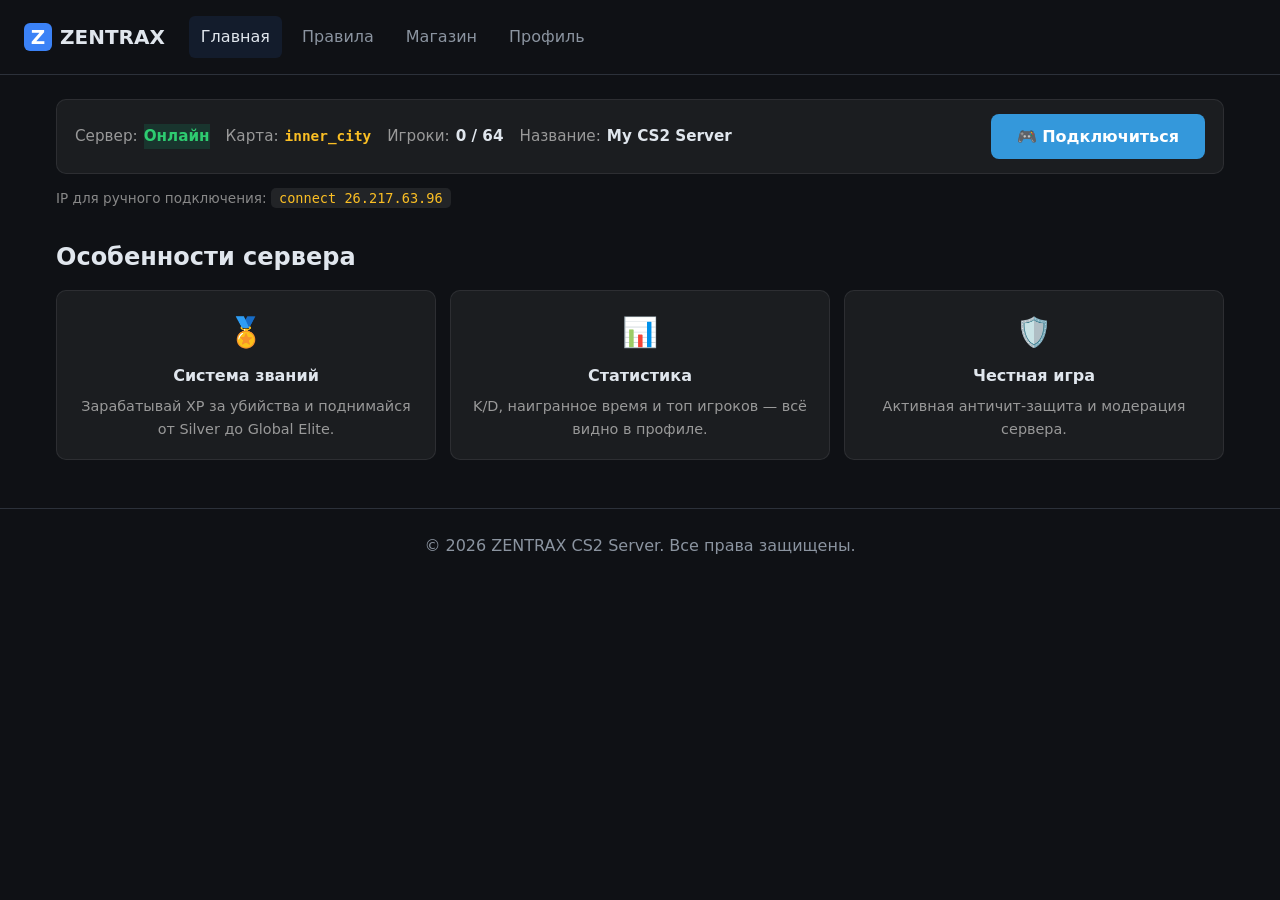
==== commit 671cbfe9: "Update index.html" ====
--- a/index.html
+++ b/index.html
@@ -125,13 +125,13 @@
             </div>
         </div>
 
-        <a id="connect-btn" class="connect-btn" href="steam://connect/ВАШ_IP_СЕРВЕРА:27015">
+        <a id="connect-btn" class="connect-btn" href="steam://connect/connect 26.217.63.96">
             🎮 Подключиться
         </a>
     </div>
 
     <div class="copy-hint">
-        IP для ручного подключения: <code id="server-ip" title="Нажми, чтобы скопировать">ВАШ_IP_СЕРВЕРА:27015</code>
+        IP для ручного подключения: <code id="server-ip" title="Нажми, чтобы скопировать">connect 26.217.63.96</code>
     </div>
 
     <!-- Особенности сервера -->
@@ -165,7 +165,7 @@
 <script>
 // ================== НАСТРОЙКИ ==================
 // Замени на реальный IP:порт своего сервера (игровой порт, обычно 27015)
-const SERVER_IP = 'ВАШ_IP_СЕРВЕРА:27015';
+const SERVER_IP = 'connect 26.217.63.96';
 
 // ================== ЗАГРУЗКА СТАТУСА ==================
 async function loadServerStatus() {
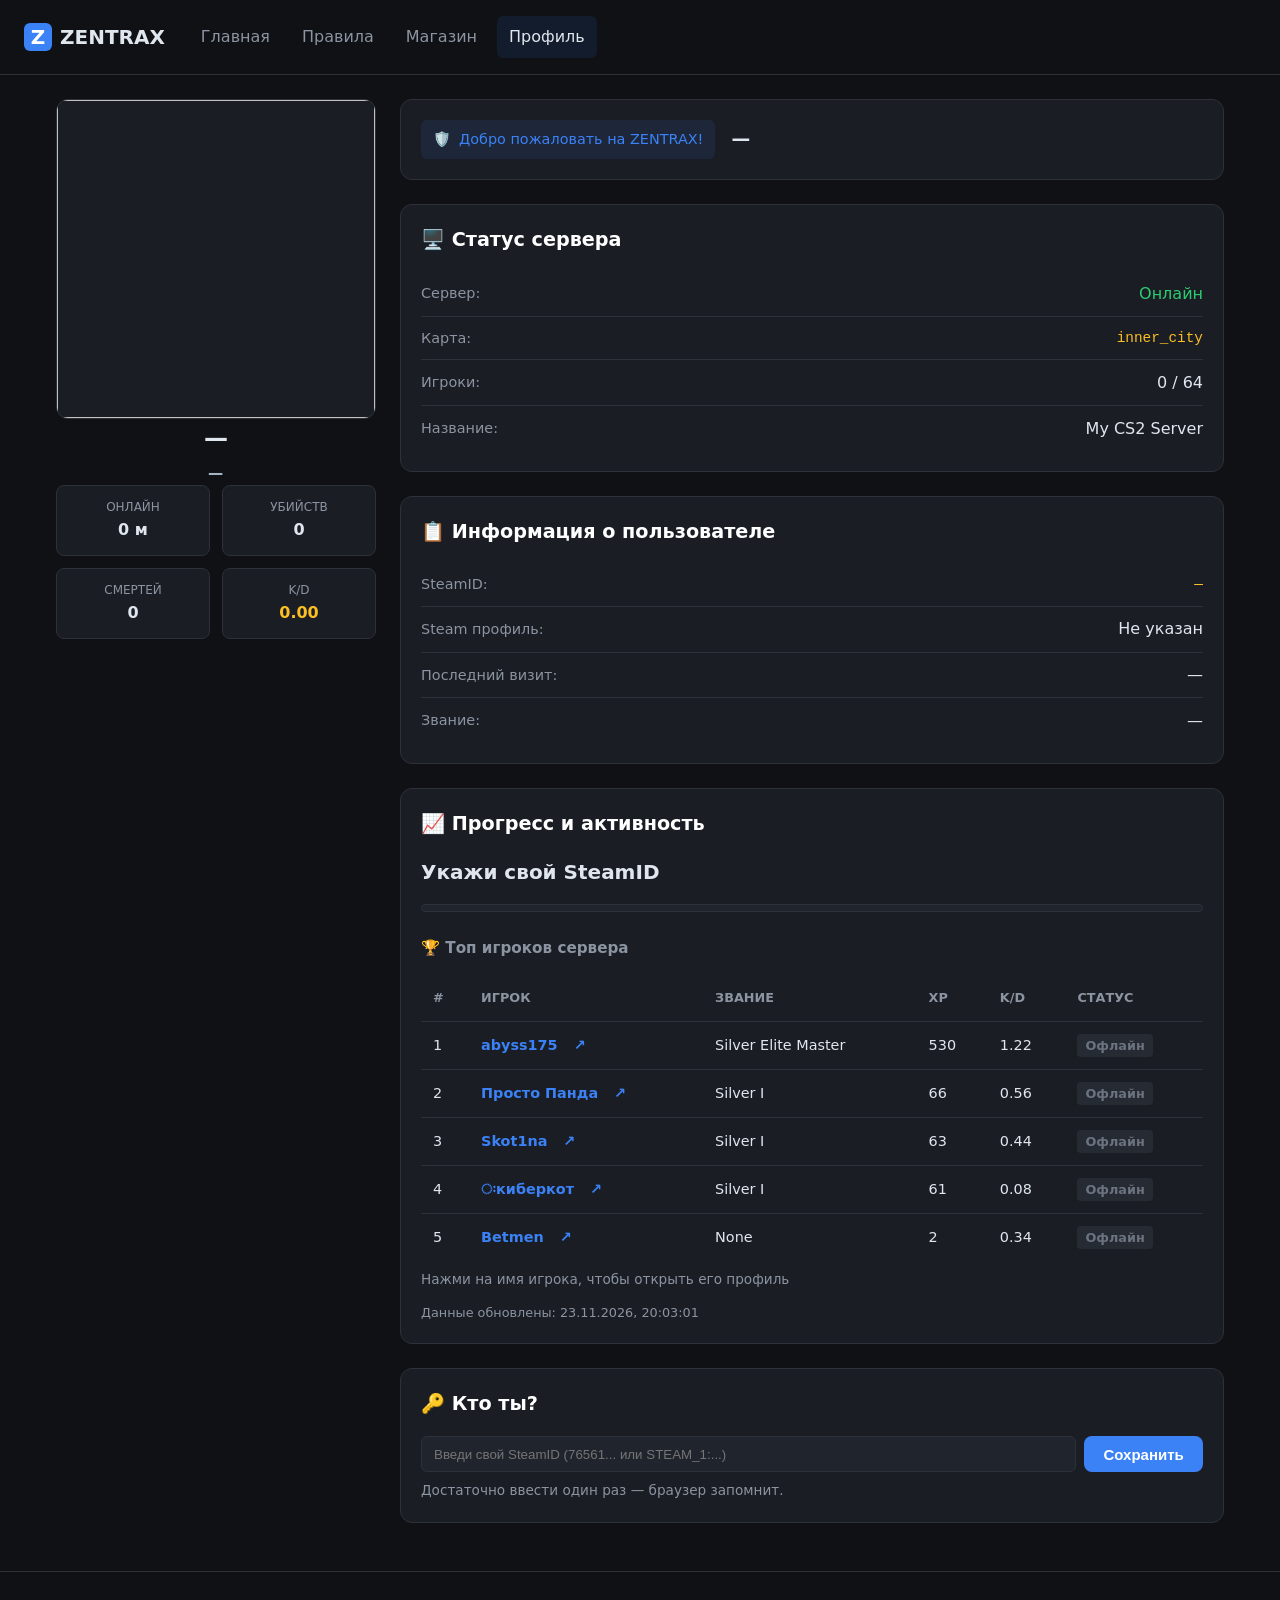
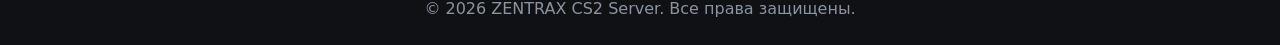
==== commit dc50846d: "Update index.html" ====
--- a/index.html
+++ b/index.html
@@ -3,87 +3,8 @@
 <head>
     <meta charset="UTF-8">
     <meta name="viewport" content="width=device-width, initial-scale=1.0">
-    <title>ZENTRAX — CS2 Server</title>
+    <title>ZENTRAX — Профиль игрока</title>
     <link rel="stylesheet" href="style.css">
-    <style>
-        /* Панель статуса сервера — в стиле карточек профиля */
-        .status-panel {
-            display: flex;
-            flex-wrap: wrap;
-            align-items: center;
-            justify-content: space-between;
-            gap: 12px;
-            padding: 14px 18px;
-            border-radius: 10px;
-            background: var(--card-bg, rgba(255, 255, 255, 0.05));
-            border: 1px solid rgba(255, 255, 255, 0.08);
-            margin-bottom: 14px;
-        }
-        .status-group {
-            display: flex;
-            flex-wrap: wrap;
-            gap: 16px;
-        }
-        .status-item {
-            display: flex;
-            align-items: center;
-            gap: 6px;
-            font-size: 0.95em;
-        }
-        .status-label { color: var(--muted, #999); }
-        .status-value { font-weight: 600; }
-        .status-online { color: #2ecc71; }
-        .status-offline { color: #e74c3c; }
-        .mono { font-family: monospace; }
-
-        .connect-btn {
-            display: inline-block;
-            padding: 10px 26px;
-            border: none;
-            border-radius: 8px;
-            cursor: pointer;
-            color: #fff;
-            background: #3498db;
-            font-weight: 700;
-            text-decoration: none;
-            font-size: 1em;
-            transition: background 0.2s, transform 0.1s;
-        }
-        .connect-btn:hover {
-            background: #2980b9;
-            transform: translateY(-1px);
-        }
-
-        .copy-hint {
-            color: var(--muted, #888);
-            font-size: 0.85em;
-            margin-bottom: 28px;
-        }
-        .copy-hint code {
-            background: rgba(255, 255, 255, 0.08);
-            padding: 2px 8px;
-            border-radius: 5px;
-            cursor: pointer;
-        }
-
-        /* Сетка фич — как карточки в профиле */
-        .features-grid {
-            display: grid;
-            grid-template-columns: repeat(auto-fit, minmax(220px, 1fr));
-            gap: 14px;
-            margin-top: 14px;
-        }
-        .feature-card {
-            padding: 18px;
-            border-radius: 10px;
-            background: var(--card-bg, rgba(255, 255, 255, 0.05));
-            border: 1px solid rgba(255, 255, 255, 0.08);
-            text-align: center;
-        }
-        .feature-icon { font-size: 1.8em; margin-bottom: 8px; }
-        .feature-title { font-weight: 700; margin-bottom: 6px; }
-        .feature-text { color: var(--muted, #999); font-size: 0.9em; }
-    </style>
 </head>
 <body>
 
@@ -94,68 +15,147 @@
             <span class="logo-text">ZENTRAX</span>
         </div>
         <nav class="main-nav">
-            <a href="index.html" class="active">Главная</a>
+            <a href="index.html">Главная</a>
             <a href="rules.html">Правила</a>
             <a href="shop.html">Магазин</a>
-            <a href="profile.html">Профиль</a>
+            <a href="profile.html" class="active">Профиль</a>
         </nav>
     </div>
 </header>
 
 <main class="page-container">
-
-    <!-- Панель статуса сервера + кнопка подключения -->
-    <div class="status-panel">
-        <div class="status-group">
-            <div class="status-item">
-                <span class="status-label">Сервер:</span>
-                <span class="status-value" id="server-online-status">Загрузка…</span>
-            </div>
-            <div class="status-item">
-                <span class="status-label">Карта:</span>
-                <span class="status-value mono" id="server-map">—</span>
-            </div>
-            <div class="status-item">
-                <span class="status-label">Игроки:</span>
-                <span class="status-value" id="server-players">—</span>
-            </div>
-            <div class="status-item">
-                <span class="status-label">Название:</span>
-                <span class="status-value" id="server-name">—</span>
-            </div>
-        </div>
-
-        <a id="connect-btn" class="connect-btn" href="steam://connect/connect 26.217.63.96">
-            🎮 Подключиться
-        </a>
+    <div class="profile-wrapper">
+
+        <!-- Левая колонка -->
+        <aside class="profile-sidebar">
+            <div class="avatar-wrapper">
+                <img id="profile-avatar" class="avatar-img" alt=""
+                     onerror="this.style.display='none'; document.getElementById('avatar-fallback').style.display='flex';">
+                <div class="avatar-icon" id="avatar-fallback" style="display:none;">👤</div>
+            </div>
+            <h2 class="profile-name" id="profile-name">—</h2>
+            <div class="profile-rank" id="profile-rank">—</div>
+
+            <div class="stats-grid">
+                <div class="stat-item">
+                    <div class="stat-label">Онлайн</div>
+                    <div class="stat-value" id="stat-online">0 м</div>
+                </div>
+                <div class="stat-item">
+                    <div class="stat-label">Убийств</div>
+                    <div class="stat-value" id="stat-kills">0</div>
+                </div>
+                <div class="stat-item">
+                    <div class="stat-label">Смертей</div>
+                    <div class="stat-value" id="stat-deaths">0</div>
+                </div>
+                <div class="stat-item">
+                    <div class="stat-label">K/D</div>
+                    <div class="stat-value stat-kd" id="stat-kd">0.00</div>
+                </div>
+            </div>
+        </aside>
+
+        <!-- Правая колонка -->
+        <main class="profile-main">
+
+            <div class="card card-header">
+                <div class="server-badge">
+                    <span class="badge-icon">🛡️</span>
+                    <span class="badge-text">Добро пожаловать на ZENTRAX!</span>
+                </div>
+                <h3 id="header-name">—</h3>
+            </div>
+
+            <div class="card">
+                <h3 class="card-title">🖥️ Статус сервера</h3>
+                <div class="info-row">
+                    <span class="info-key">Сервер:</span>
+                    <span class="info-value" id="server-online-status">Загрузка…</span>
+                </div>
+                <div class="info-row">
+                    <span class="info-key">Карта:</span>
+                    <span class="info-value mono" id="server-map">—</span>
+                </div>
+                <div class="info-row">
+                    <span class="info-key">Игроки:</span>
+                    <span class="info-value" id="server-players">—</span>
+                </div>
+                <div class="info-row">
+                    <span class="info-key">Название:</span>
+                    <span class="info-value" id="server-name">—</span>
+                </div>
+            </div>
+
+            <div class="card">
+                <h3 class="card-title">📋 Информация о пользователе</h3>
+                <div class="info-row">
+                    <span class="info-key">SteamID:</span>
+                    <span class="info-value mono" id="info-steamid">—</span>
+                </div>
+                <div class="info-row">
+                    <span class="info-key">Steam профиль:</span>
+                    <span class="info-value">
+                        <a id="info-steamlink" href="#" target="_blank" style="display:none;">Открыть в Steam ↗</a>
+                        <span id="steam-link-placeholder" style="color: var(--muted);">Не указан</span>
+                    </span>
+                </div>
+                <div class="info-row">
+                    <span class="info-key">Последний визит:</span>
+                    <span class="info-value" id="info-lastseen">—</span>
+                </div>
+                <div class="info-row">
+                    <span class="info-key">Звание:</span>
+                    <span class="info-value" id="info-rank">—</span>
+                </div>
+            </div>
+
+            <div class="card">
+                <h3 class="card-title">📈 Прогресс и активность</h3>
+
+                <div class="rank-block">
+                    <div class="rank-name" id="rank-name">Загрузка…</div>
+                    <div class="rank-xp-row">
+                        <div class="rank-xp-current" id="rank-xp-current"></div>
+                        <div class="rank-xp-next" id="rank-xp-next"></div>
+                    </div>
+                    <div class="progress-bar-container">
+                        <div class="progress-bar" id="rank-bar"></div>
+                    </div>
+                </div>
+
+                <div class="top-players-block">
+                    <h4 class="section-title">🏆 Топ игроков сервера</h4>
+                    <table class="data-table">
+                        <thead>
+                            <tr>
+                                <th>#</th>
+                                <th>Игрок</th>
+                                <th>Звание</th>
+                                <th>XP</th>
+                                <th>K/D</th>
+                                <th>Статус</th>
+                            </tr>
+                        </thead>
+                        <tbody id="top-table"></tbody>
+                    </table>
+                    <div class="hint">Нажми на имя игрока, чтобы открыть его профиль</div>
+                    <div id="updated-note" class="updated-note">Данные обновлены: —</div>
+                </div>
+            </div>
+
+            <!-- Форма «Кто ты?» — показывается, если SteamID не задан -->
+            <div id="id-setup" class="card" style="display:none;">
+                <h3 class="card-title">🔑 Кто ты?</h3>
+                <div class="id-form">
+                    <input type="text" id="steamid-input" placeholder="Введи свой SteamID (76561... или STEAM_1:...)" />
+                    <button id="save-steamid" class="btn-primary">Сохранить</button>
+                </div>
+                <div class="hint">Достаточно ввести один раз — браузер запомнит.</div>
+            </div>
+
+        </main>
     </div>
-
-    <div class="copy-hint">
-        IP для ручного подключения: <code id="server-ip" title="Нажми, чтобы скопировать">connect 26.217.63.96</code>
-    </div>
-
-    <!-- Особенности сервера -->
-    <section>
-        <h2>Особенности сервера</h2>
-        <div class="features-grid">
-            <div class="feature-card">
-                <div class="feature-icon">🏅</div>
-                <div class="feature-title">Система званий</div>
-                <div class="feature-text">Зарабатывай XP за убийства и поднимайся от Silver до Global Elite.</div>
-            </div>
-            <div class="feature-card">
-                <div class="feature-icon">📊</div>
-                <div class="feature-title">Статистика</div>
-                <div class="feature-text">K/D, наигранное время и топ игроков — всё видно в профиле.</div>
-            </div>
-            <div class="feature-card">
-                <div class="feature-icon">🛡️</div>
-                <div class="feature-title">Честная игра</div>
-                <div class="feature-text">Активная античит-защита и модерация сервера.</div>
-            </div>
-        </div>
-    </section>
-
 </main>
 
 <footer class="site-footer">
@@ -164,10 +164,75 @@
 
 <script>
 // ================== НАСТРОЙКИ ==================
-// Замени на реальный IP:порт своего сервера (игровой порт, обычно 27015)
-const SERVER_IP = 'connect 26.217.63.96';
-
-// ================== ЗАГРУЗКА СТАТУСА ==================
+// ranks.json лежит в корне того же репозитория, что и сайт,
+// поэтому грузим его относительным путём — без CORS и кэш-проблем.
+const LS_KEY = 'zentrax_my_steamid';
+
+// ================== ЧЕЙ ПРОФИЛЬ ПОКАЗАТЬ ==================
+const params = new URLSearchParams(window.location.search);
+let targetId = params.get('steamid');
+const isMyProfile = !targetId;
+if (!targetId) targetId = localStorage.getItem(LS_KEY);
+
+// ================== ЗАГРУЗКА ДАННЫХ ==================
+async function loadRanks() {
+    const res = await fetch('ranks.json', { cache: 'no-store' });
+    if (!res.ok) throw new Error('Не удалось загрузить ranks.json (HTTP ' + res.status + ')');
+    const data = await res.json();
+    if (!Array.isArray(data.players) || !Array.isArray(data.ranks)) {
+        throw new Error('ranks.json имеет неверный формат');
+    }
+    return data;
+}
+
+// ================== НОРМАЛИЗАЦИЯ STEAMID ==================
+function normalizeSteamId(v) {
+    let s = String(v || '').trim();
+    const m = s.match(/STEAM_\d:([01]):(\d+)/);
+    if (m) {
+        const accountId = BigInt(m[2]) * 2n + BigInt(m[1]);
+        return String(BigInt('76561197960265728') + accountId);
+    }
+    return s;
+}
+
+// ================== ХЕЛПЕРЫ ==================
+function formatPlaytime(m) {
+    if (!m || m <= 0) return '0 м';
+    const h = Math.floor(m / 60);
+    return h > 0 ? h + ' ч ' + (m % 60) + ' м' : m + ' м';
+}
+
+function formatLastSeen(v) {
+    if (!v) return '—';
+    const d = new Date(v);
+    return isNaN(d) ? String(v)
+        : d.toLocaleString('ru-RU', { day: '2-digit', month: '2-digit', hour: '2-digit', minute: '2-digit' });
+}
+
+// Прогресс от текущего звания к следующему (по возрастанию порогов)
+function progressPercent(data, me) {
+    const idx = data.ranks.findIndex(r => r.name === me.rank);
+    if (idx < 0) return 0;
+    if (idx === data.ranks.length - 1) return 100;
+
+    const cur = data.ranks[idx].xp;
+    const next = data.ranks[idx + 1].xp;
+    if (me.xp >= next) return 100;
+
+    const range = next - cur;
+    if (range <= 0) return 0;
+    return Math.min(100, Math.max(0, Math.round(((me.xp - cur) / range) * 100)));
+}
+
+// Сколько XP до следующего звания (0 = максимум)
+function xpToNext(data, me) {
+    const idx = data.ranks.findIndex(r => r.name === me.rank);
+    if (idx < 0 || idx === data.ranks.length - 1) return 0;
+    return Math.max(0, data.ranks[idx + 1].xp - me.xp);
+}
+
+// ================== СТАТУС СЕРВЕРА ==================
 async function loadServerStatus() {
     try {
         const res = await fetch('server-status.json', { cache: 'no-store' });
@@ -179,7 +244,6 @@
     }
 }
 
-// ================== ОТРИСОВКА СТАТУСА ==================
 function renderServerStatus(status) {
     const onlineEl = document.getElementById('server-online-status');
     const mapEl = document.getElementById('server-map');
@@ -188,21 +252,14 @@
 
     if (!status) {
         onlineEl.textContent = 'Неизвестно';
-        onlineEl.className = 'status-value status-offline';
         mapEl.textContent = '—';
         playersEl.textContent = '—';
         nameEl.textContent = '—';
         return;
     }
 
-    if (status.online) {
-        onlineEl.textContent = 'Онлайн';
-        onlineEl.className = 'status-value status-online';
-    } else {
-        onlineEl.textContent = 'Офлайн';
-        onlineEl.className = 'status-value status-offline';
-    }
-
+    onlineEl.textContent = status.online ? 'Онлайн' : 'Офлайн';
+    onlineEl.style.color = status.online ? '#2ecc71' : '#e74c3c';
     mapEl.textContent = status.map || '—';
     playersEl.textContent = status.maxPlayers > 0
         ? (status.players + ' / ' + status.maxPlayers)
@@ -210,22 +267,132 @@
     nameEl.textContent = status.name || '—';
 }
 
-// ================== КОПИРОВАНИЕ IP ==================
-document.getElementById('server-ip').onclick = function() {
-    const ip = this.textContent;
-    if (navigator.clipboard) {
-        navigator.clipboard.writeText(ip).then(function() {
-            const el = document.getElementById('server-ip');
-            const old = el.textContent;
-            el.textContent = 'Скопировано!';
-            setTimeout(function() { el.textContent = old; }, 1500);
-        });
-    }
-};
+// ================== ОТРИСОВКА ==================
+function render(data) {
+    // Таблица топа
+    const tbody = document.getElementById('top-table');
+    tbody.innerHTML = '';
+    data.players.forEach(function(p, i) {
+        const tr = document.createElement('tr');
+        const pId = normalizeSteamId(p.steamId);
+        if (targetId && pId === normalizeSteamId(targetId)) tr.classList.add('me');
+
+        const avatarHtml = p.avatar
+            ? '<img class="mini-avatar" src="' + p.avatar + '" alt="" onerror="this.style.display=\'none\'">'
+            : '<div class="mini-icon">👤</div>';
+
+        const steamLinkHtml = p.profileUrl
+            ? ' <a class="steam-link" href="' + p.profileUrl + '" target="_blank" title="Профиль Steam">↗</a>'
+            : '';
+
+        tr.innerHTML =
+            '<td>' + (i + 1) + '</td>' +
+            '<td><span class="player-cell">' + avatarHtml +
+                '<a href="profile.html?steamid=' + encodeURIComponent(pId) + '">' + p.name + '</a>' +
+                steamLinkHtml +
+            '</span></td>' +
+            '<td>' + p.rank + '</td>' +
+            '<td>' + p.xp + '</td>' +
+            '<td>' + Number(p.kd || 0).toFixed(2) + '</td>' +
+            '<td><span class="status-badge ' + (p.online ? 'status-online' : 'status-offline') + '">' +
+                (p.online ? 'Онлайн' : 'Офлайн') + '</span></td>';
+
+        tbody.appendChild(tr);
+    });
+
+    const upd = new Date(data.updated);
+    if (!isNaN(upd)) {
+        document.getElementById('updated-note').textContent =
+            'Данные обновлены: ' + upd.toLocaleString('ru-RU');
+    }
+
+    // Свой профиль без ID — форма ввода
+    if (!targetId) {
+        document.getElementById('rank-name').textContent = 'Укажи свой SteamID';
+        document.getElementById('rank-xp-current').textContent = '';
+        document.getElementById('rank-xp-next').textContent = '';
+        document.getElementById('id-setup').style.display = 'block';
+        document.getElementById('save-steamid').onclick = function() {
+            const val = normalizeSteamId(document.getElementById('steamid-input').value);
+            if (val) { localStorage.setItem(LS_KEY, val); location.reload(); }
+        };
+        return;
+    }
+
+    // Поиск игрока
+    const me = data.players.find(function(p) {
+        return normalizeSteamId(p.steamId) === normalizeSteamId(targetId);
+    });
+    if (!me) {
+        document.getElementById('rank-name').textContent = 'Профиль не найден в статистике';
+        document.getElementById('rank-xp-current').textContent = '';
+        document.getElementById('rank-xp-next').textContent = 'Проверь SteamID — сыграй на сервере хотя бы один раунд.';
+        if (isMyProfile) document.getElementById('id-setup').style.display = 'block';
+        return;
+    }
+
+    // Левая карточка
+    document.getElementById('profile-name').textContent = me.name;
+    document.getElementById('profile-rank').textContent = me.rank;
+    document.getElementById('stat-online').textContent = formatPlaytime(me.playtimeMinutes);
+    document.getElementById('stat-kills').textContent = me.kills;
+    document.getElementById('stat-deaths').textContent = me.deaths;
+    document.getElementById('stat-kd').textContent = Number(me.kd || 0).toFixed(2);
+
+    // Шапка и инфо
+    document.title = 'ZENTRAX — ' + me.name;
+    document.getElementById('header-name').textContent = me.name;
+    document.getElementById('info-steamid').textContent = me.steamId;
+    document.getElementById('info-lastseen').textContent = formatLastSeen(me.lastSeen);
+    document.getElementById('info-rank').textContent = me.rank;
+
+    // Аватарка
+    const avatarImg = document.getElementById('profile-avatar');
+    const fallback = document.getElementById('avatar-fallback');
+    if (me.avatar) {
+        avatarImg.style.display = 'block';
+        avatarImg.src = me.avatar;
+        fallback.style.display = 'none';
+    } else {
+        avatarImg.style.display = 'none';
+        fallback.style.display = 'flex';
+    }
+
+    // Ссылка на Steam
+    const steamLink = document.getElementById('info-steamlink');
+    const placeholder = document.getElementById('steam-link-placeholder');
+    if (me.profileUrl) {
+        steamLink.href = me.profileUrl;
+        steamLink.style.display = 'inline';
+        placeholder.style.display = 'none';
+    } else {
+        steamLink.style.display = 'none';
+        placeholder.style.display = 'inline';
+    }
+
+    // Прогресс
+    document.getElementById('rank-name').textContent = me.rank;
+    document.getElementById('rank-xp-current').textContent = me.xp + ' XP';
+
+    const toNext = xpToNext(data, me);
+    const rankBar = document.getElementById('rank-bar');
+    rankBar.style.width = progressPercent(data, me) + '%';
+
+    if (toNext === 0) {
+        document.getElementById('rank-xp-next').textContent = 'Максимальное звание достигнуто!';
+    } else {
+        document.getElementById('rank-xp-next').textContent = 'До следующего: ' + toNext + ' XP';
+    }
+}
 
 // ================== СТАРТ ==================
-document.getElementById('connect-btn').href = 'steam://connect/' + SERVER_IP;
-document.getElementById('server-ip').textContent = SERVER_IP;
+loadRanks()
+    .then(render)
+    .catch(function(e) {
+        console.error('Ошибка загрузки статистики:', e);
+        const el = document.getElementById('rank-name');
+        if (el) el.textContent = 'Ошибка: ' + e.message;
+    });
 
 loadServerStatus().then(renderServerStatus);
 </script>
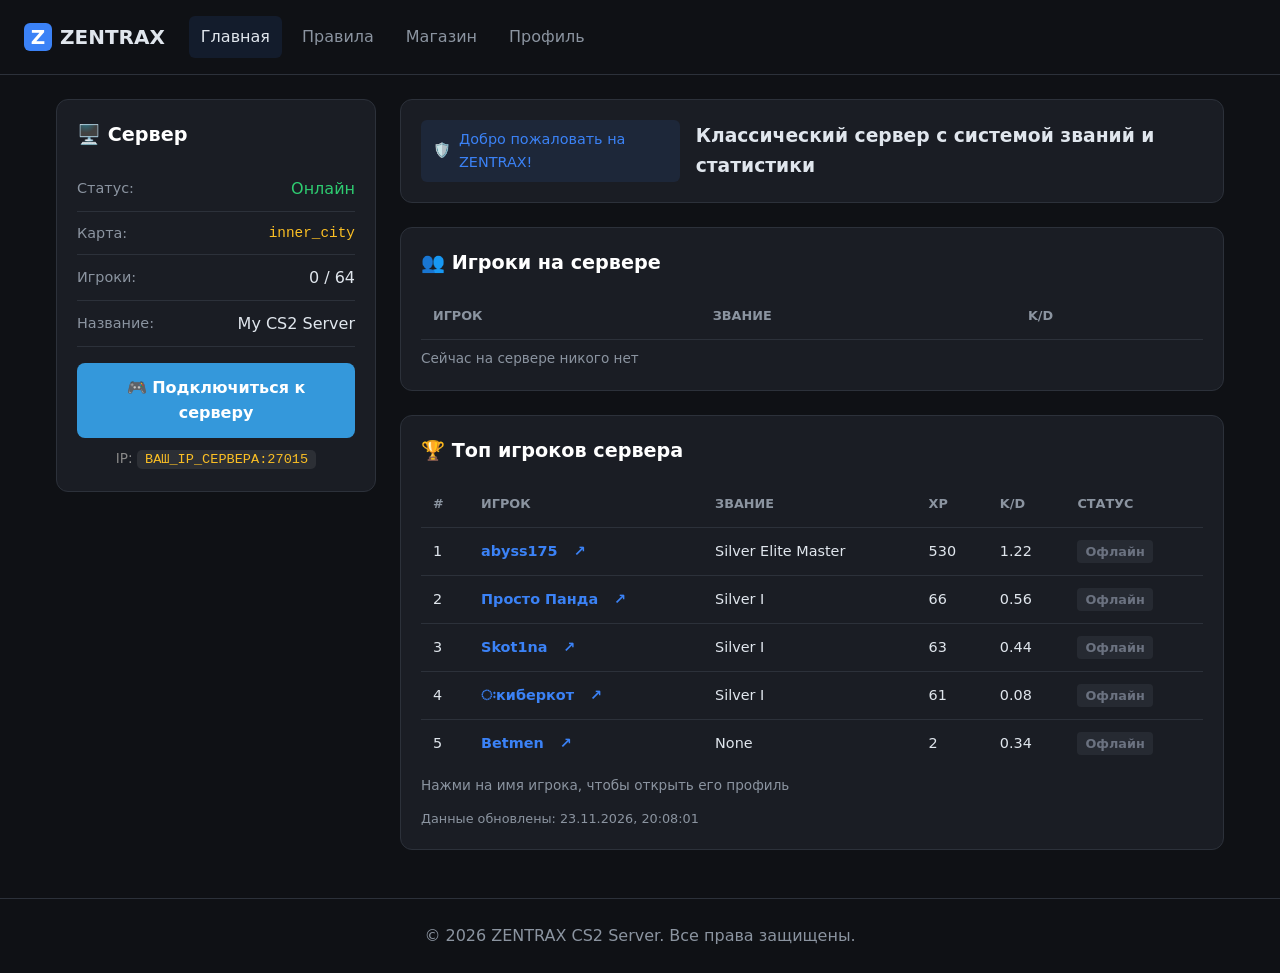
==== commit afa8f30b: "Update index.html" ====
--- a/index.html
+++ b/index.html
@@ -3,8 +3,55 @@
 <head>
     <meta charset="UTF-8">
     <meta name="viewport" content="width=device-width, initial-scale=1.0">
-    <title>ZENTRAX — Профиль игрока</title>
+    <title>ZENTRAX — CS2 Server</title>
     <link rel="stylesheet" href="style.css">
+    <style>
+        /* Кнопка подключения — в стиле профиля */
+        .connect-btn {
+            display: block;
+            width: 100%;
+            text-align: center;
+            padding: 12px 20px;
+            margin-top: 16px;
+            border: none;
+            border-radius: 8px;
+            cursor: pointer;
+            color: #fff;
+            background: #3498db;
+            font-weight: 700;
+            text-decoration: none;
+            font-size: 1em;
+            box-sizing: border-box;
+            transition: background 0.2s, transform 0.1s;
+        }
+        .connect-btn:hover {
+            background: #2980b9;
+            transform: translateY(-1px);
+        }
+
+        .copy-hint {
+            margin-top: 10px;
+            color: var(--muted, #888);
+            font-size: 0.85em;
+            text-align: center;
+        }
+        .copy-hint code {
+            background: rgba(255, 255, 255, 0.08);
+            padding: 2px 8px;
+            border-radius: 5px;
+            cursor: pointer;
+        }
+
+        /* Мини-аватар и ячейка игрока — как в профиле, на случай если классов нет в style.css */
+        .player-cell { display: flex; align-items: center; gap: 8px; }
+        .mini-avatar { width: 24px; height: 24px; border-radius: 50%; object-fit: cover; }
+        .mini-icon {
+            width: 24px; height: 24px; border-radius: 50%;
+            background: rgba(255,255,255,0.1);
+            display: flex; align-items: center; justify-content: center;
+            font-size: 0.8em;
+        }
+    </style>
 </head>
 <body>
 
@@ -15,10 +62,10 @@
             <span class="logo-text">ZENTRAX</span>
         </div>
         <nav class="main-nav">
-            <a href="index.html">Главная</a>
+            <a href="index.html" class="active">Главная</a>
             <a href="rules.html">Правила</a>
             <a href="shop.html">Магазин</a>
-            <a href="profile.html" class="active">Профиль</a>
+            <a href="profile.html">Профиль</a>
         </nav>
     </div>
 </header>
@@ -26,37 +73,39 @@
 <main class="page-container">
     <div class="profile-wrapper">
 
-        <!-- Левая колонка -->
+        <!-- ЛЕВАЯ КОЛОНКА: карточка сервера -->
         <aside class="profile-sidebar">
-            <div class="avatar-wrapper">
-                <img id="profile-avatar" class="avatar-img" alt=""
-                     onerror="this.style.display='none'; document.getElementById('avatar-fallback').style.display='flex';">
-                <div class="avatar-icon" id="avatar-fallback" style="display:none;">👤</div>
-            </div>
-            <h2 class="profile-name" id="profile-name">—</h2>
-            <div class="profile-rank" id="profile-rank">—</div>
-
-            <div class="stats-grid">
-                <div class="stat-item">
-                    <div class="stat-label">Онлайн</div>
-                    <div class="stat-value" id="stat-online">0 м</div>
-                </div>
-                <div class="stat-item">
-                    <div class="stat-label">Убийств</div>
-                    <div class="stat-value" id="stat-kills">0</div>
-                </div>
-                <div class="stat-item">
-                    <div class="stat-label">Смертей</div>
-                    <div class="stat-value" id="stat-deaths">0</div>
-                </div>
-                <div class="stat-item">
-                    <div class="stat-label">K/D</div>
-                    <div class="stat-value stat-kd" id="stat-kd">0.00</div>
+            <div class="card">
+                <h3 class="card-title">🖥️ Сервер</h3>
+
+                <div class="info-row">
+                    <span class="info-key">Статус:</span>
+                    <span class="info-value" id="server-online-status">Загрузка…</span>
+                </div>
+                <div class="info-row">
+                    <span class="info-key">Карта:</span>
+                    <span class="info-value mono" id="server-map">—</span>
+                </div>
+                <div class="info-row">
+                    <span class="info-key">Игроки:</span>
+                    <span class="info-value" id="server-players">—</span>
+                </div>
+                <div class="info-row">
+                    <span class="info-key">Название:</span>
+                    <span class="info-value" id="server-name">—</span>
+                </div>
+
+                <a id="connect-btn" class="connect-btn" href="steam://connect/ВАШ_IP_СЕРВЕРА:27015">
+                    🎮 Подключиться к серверу
+                </a>
+
+                <div class="copy-hint">
+                    IP: <code id="server-ip" title="Нажми, чтобы скопировать">ВАШ_IP_СЕРВЕРА:27015</code>
                 </div>
             </div>
         </aside>
 
-        <!-- Правая колонка -->
+        <!-- ПРАВАЯ КОЛОНКА: статистика сервера -->
         <main class="profile-main">
 
             <div class="card card-header">
@@ -64,94 +113,43 @@
                     <span class="badge-icon">🛡️</span>
                     <span class="badge-text">Добро пожаловать на ZENTRAX!</span>
                 </div>
-                <h3 id="header-name">—</h3>
+                <h3>Классический сервер с системой званий и статистики</h3>
             </div>
 
             <div class="card">
-                <h3 class="card-title">🖥️ Статус сервера</h3>
-                <div class="info-row">
-                    <span class="info-key">Сервер:</span>
-                    <span class="info-value" id="server-online-status">Загрузка…</span>
-                </div>
-                <div class="info-row">
-                    <span class="info-key">Карта:</span>
-                    <span class="info-value mono" id="server-map">—</span>
-                </div>
-                <div class="info-row">
-                    <span class="info-key">Игроки:</span>
-                    <span class="info-value" id="server-players">—</span>
-                </div>
-                <div class="info-row">
-                    <span class="info-key">Название:</span>
-                    <span class="info-value" id="server-name">—</span>
-                </div>
+                <h3 class="card-title">👥 Игроки на сервере</h3>
+
+                <table class="data-table" id="online-table-wrap">
+                    <thead>
+                        <tr>
+                            <th>Игрок</th>
+                            <th>Звание</th>
+                            <th>K/D</th>
+                        </tr>
+                    </thead>
+                    <tbody id="online-table"></tbody>
+                </table>
+                <div class="hint" id="online-note">Загрузка…</div>
             </div>
 
             <div class="card">
-                <h3 class="card-title">📋 Информация о пользователе</h3>
-                <div class="info-row">
-                    <span class="info-key">SteamID:</span>
-                    <span class="info-value mono" id="info-steamid">—</span>
-                </div>
-                <div class="info-row">
-                    <span class="info-key">Steam профиль:</span>
-                    <span class="info-value">
-                        <a id="info-steamlink" href="#" target="_blank" style="display:none;">Открыть в Steam ↗</a>
-                        <span id="steam-link-placeholder" style="color: var(--muted);">Не указан</span>
-                    </span>
-                </div>
-                <div class="info-row">
-                    <span class="info-key">Последний визит:</span>
-                    <span class="info-value" id="info-lastseen">—</span>
-                </div>
-                <div class="info-row">
-                    <span class="info-key">Звание:</span>
-                    <span class="info-value" id="info-rank">—</span>
-                </div>
-            </div>
-
-            <div class="card">
-                <h3 class="card-title">📈 Прогресс и активность</h3>
-
-                <div class="rank-block">
-                    <div class="rank-name" id="rank-name">Загрузка…</div>
-                    <div class="rank-xp-row">
-                        <div class="rank-xp-current" id="rank-xp-current"></div>
-                        <div class="rank-xp-next" id="rank-xp-next"></div>
-                    </div>
-                    <div class="progress-bar-container">
-                        <div class="progress-bar" id="rank-bar"></div>
-                    </div>
-                </div>
-
-                <div class="top-players-block">
-                    <h4 class="section-title">🏆 Топ игроков сервера</h4>
-                    <table class="data-table">
-                        <thead>
-                            <tr>
-                                <th>#</th>
-                                <th>Игрок</th>
-                                <th>Звание</th>
-                                <th>XP</th>
-                                <th>K/D</th>
-                                <th>Статус</th>
-                            </tr>
-                        </thead>
-                        <tbody id="top-table"></tbody>
-                    </table>
-                    <div class="hint">Нажми на имя игрока, чтобы открыть его профиль</div>
-                    <div id="updated-note" class="updated-note">Данные обновлены: —</div>
-                </div>
-            </div>
-
-            <!-- Форма «Кто ты?» — показывается, если SteamID не задан -->
-            <div id="id-setup" class="card" style="display:none;">
-                <h3 class="card-title">🔑 Кто ты?</h3>
-                <div class="id-form">
-                    <input type="text" id="steamid-input" placeholder="Введи свой SteamID (76561... или STEAM_1:...)" />
-                    <button id="save-steamid" class="btn-primary">Сохранить</button>
-                </div>
-                <div class="hint">Достаточно ввести один раз — браузер запомнит.</div>
+                <h3 class="card-title">🏆 Топ игроков сервера</h3>
+
+                <table class="data-table">
+                    <thead>
+                        <tr>
+                            <th>#</th>
+                            <th>Игрок</th>
+                            <th>Звание</th>
+                            <th>XP</th>
+                            <th>K/D</th>
+                            <th>Статус</th>
+                        </tr>
+                    </thead>
+                    <tbody id="top-table"></tbody>
+                </table>
+                <div class="hint">Нажми на имя игрока, чтобы открыть его профиль</div>
+                <div id="updated-note" class="updated-note">Данные обновлены: —</div>
             </div>
 
         </main>
@@ -164,75 +162,10 @@
 
 <script>
 // ================== НАСТРОЙКИ ==================
-// ranks.json лежит в корне того же репозитория, что и сайт,
-// поэтому грузим его относительным путём — без CORS и кэш-проблем.
-const LS_KEY = 'zentrax_my_steamid';
-
-// ================== ЧЕЙ ПРОФИЛЬ ПОКАЗАТЬ ==================
-const params = new URLSearchParams(window.location.search);
-let targetId = params.get('steamid');
-const isMyProfile = !targetId;
-if (!targetId) targetId = localStorage.getItem(LS_KEY);
+// Замени на реальный IP:порт своего сервера (игровой порт, обычно 27015)
+const SERVER_IP = 'ВАШ_IP_СЕРВЕРА:27015';
 
 // ================== ЗАГРУЗКА ДАННЫХ ==================
-async function loadRanks() {
-    const res = await fetch('ranks.json', { cache: 'no-store' });
-    if (!res.ok) throw new Error('Не удалось загрузить ranks.json (HTTP ' + res.status + ')');
-    const data = await res.json();
-    if (!Array.isArray(data.players) || !Array.isArray(data.ranks)) {
-        throw new Error('ranks.json имеет неверный формат');
-    }
-    return data;
-}
-
-// ================== НОРМАЛИЗАЦИЯ STEAMID ==================
-function normalizeSteamId(v) {
-    let s = String(v || '').trim();
-    const m = s.match(/STEAM_\d:([01]):(\d+)/);
-    if (m) {
-        const accountId = BigInt(m[2]) * 2n + BigInt(m[1]);
-        return String(BigInt('76561197960265728') + accountId);
-    }
-    return s;
-}
-
-// ================== ХЕЛПЕРЫ ==================
-function formatPlaytime(m) {
-    if (!m || m <= 0) return '0 м';
-    const h = Math.floor(m / 60);
-    return h > 0 ? h + ' ч ' + (m % 60) + ' м' : m + ' м';
-}
-
-function formatLastSeen(v) {
-    if (!v) return '—';
-    const d = new Date(v);
-    return isNaN(d) ? String(v)
-        : d.toLocaleString('ru-RU', { day: '2-digit', month: '2-digit', hour: '2-digit', minute: '2-digit' });
-}
-
-// Прогресс от текущего звания к следующему (по возрастанию порогов)
-function progressPercent(data, me) {
-    const idx = data.ranks.findIndex(r => r.name === me.rank);
-    if (idx < 0) return 0;
-    if (idx === data.ranks.length - 1) return 100;
-
-    const cur = data.ranks[idx].xp;
-    const next = data.ranks[idx + 1].xp;
-    if (me.xp >= next) return 100;
-
-    const range = next - cur;
-    if (range <= 0) return 0;
-    return Math.min(100, Math.max(0, Math.round(((me.xp - cur) / range) * 100)));
-}
-
-// Сколько XP до следующего звания (0 = максимум)
-function xpToNext(data, me) {
-    const idx = data.ranks.findIndex(r => r.name === me.rank);
-    if (idx < 0 || idx === data.ranks.length - 1) return 0;
-    return Math.max(0, data.ranks[idx + 1].xp - me.xp);
-}
-
-// ================== СТАТУС СЕРВЕРА ==================
 async function loadServerStatus() {
     try {
         const res = await fetch('server-status.json', { cache: 'no-store' });
@@ -244,6 +177,18 @@
     }
 }
 
+async function loadRanks() {
+    try {
+        const res = await fetch('ranks.json', { cache: 'no-store' });
+        if (!res.ok) throw new Error('HTTP ' + res.status);
+        return await res.json();
+    } catch (e) {
+        console.error('Ошибка загрузки статистики:', e);
+        return null;
+    }
+}
+
+// ================== СТАТУС СЕРВЕРА (левая колонка) ==================
 function renderServerStatus(status) {
     const onlineEl = document.getElementById('server-online-status');
     const mapEl = document.getElementById('server-map');
@@ -267,15 +212,73 @@
     nameEl.textContent = status.name || '—';
 }
 
-// ================== ОТРИСОВКА ==================
-function render(data) {
-    // Таблица топа
+// ================== СТАТИСТИКА (правая колонка) ==================
+function normalizeSteamId(v) {
+    let s = String(v || '').trim();
+    const m = s.match(/STEAM_\d:([01]):(\d+)/);
+    if (m) {
+        const accountId = BigInt(m[2]) * 2n + BigInt(m[1]);
+        return String(BigInt('76561197960265728') + accountId);
+    }
+    return s;
+}
+
+function formatPlaytime(m) {
+    if (!m || m <= 0) return '0 м';
+    const h = Math.floor(m / 60);
+    return h > 0 ? h + ' ч ' + (m % 60) + ' м' : m + ' м';
+}
+
+// «Игроки на сервере»: те, у кого online = true в ranks.json
+function renderOnlinePlayers(data) {
+    const tbody = document.getElementById('online-table');
+    const note = document.getElementById('online-note');
+    tbody.innerHTML = '';
+
+    if (!data) {
+        note.textContent = 'Не удалось загрузить статистику';
+        return;
+    }
+
+    const online = data.players.filter(function(p) { return p.online; });
+
+    if (online.length === 0) {
+        note.textContent = 'Сейчас на сервере никого нет';
+        return;
+    }
+
+    online.forEach(function(p) {
+        const tr = document.createElement('tr');
+        const pId = normalizeSteamId(p.steamId);
+
+        const avatarHtml = p.avatar
+            ? '<img class="mini-avatar" src="' + p.avatar + '" alt="" onerror="this.style.display=\'none\'">'
+            : '<div class="mini-icon">👤</div>';
+
+        tr.innerHTML =
+            '<td><span class="player-cell">' + avatarHtml +
+                '<a href="profile.html?steamid=' + encodeURIComponent(pId) + '">' + p.name + '</a>' +
+            '</span></td>' +
+            '<td>' + p.rank + '</td>' +
+            '<td>' + Number(p.kd || 0).toFixed(2) + '</td>';
+
+        tbody.appendChild(tr);
+    });
+
+    note.textContent = 'Сейчас на сервере: ' + online.length + ' ' +
+        (online.length === 1 ? 'игрок' : (online.length < 5 ? 'игрока' : 'игроков'));
+}
+
+// Топ игроков — как в профиле
+function renderTopPlayers(data) {
     const tbody = document.getElementById('top-table');
     tbody.innerHTML = '';
+
+    if (!data) return;
+
     data.players.forEach(function(p, i) {
         const tr = document.createElement('tr');
         const pId = normalizeSteamId(p.steamId);
-        if (targetId && pId === normalizeSteamId(targetId)) tr.classList.add('me');
 
         const avatarHtml = p.avatar
             ? '<img class="mini-avatar" src="' + p.avatar + '" alt="" onerror="this.style.display=\'none\'">'
@@ -305,96 +308,30 @@
         document.getElementById('updated-note').textContent =
             'Данные обновлены: ' + upd.toLocaleString('ru-RU');
     }
-
-    // Свой профиль без ID — форма ввода
-    if (!targetId) {
-        document.getElementById('rank-name').textContent = 'Укажи свой SteamID';
-        document.getElementById('rank-xp-current').textContent = '';
-        document.getElementById('rank-xp-next').textContent = '';
-        document.getElementById('id-setup').style.display = 'block';
-        document.getElementById('save-steamid').onclick = function() {
-            const val = normalizeSteamId(document.getElementById('steamid-input').value);
-            if (val) { localStorage.setItem(LS_KEY, val); location.reload(); }
-        };
-        return;
-    }
-
-    // Поиск игрока
-    const me = data.players.find(function(p) {
-        return normalizeSteamId(p.steamId) === normalizeSteamId(targetId);
-    });
-    if (!me) {
-        document.getElementById('rank-name').textContent = 'Профиль не найден в статистике';
-        document.getElementById('rank-xp-current').textContent = '';
-        document.getElementById('rank-xp-next').textContent = 'Проверь SteamID — сыграй на сервере хотя бы один раунд.';
-        if (isMyProfile) document.getElementById('id-setup').style.display = 'block';
-        return;
-    }
-
-    // Левая карточка
-    document.getElementById('profile-name').textContent = me.name;
-    document.getElementById('profile-rank').textContent = me.rank;
-    document.getElementById('stat-online').textContent = formatPlaytime(me.playtimeMinutes);
-    document.getElementById('stat-kills').textContent = me.kills;
-    document.getElementById('stat-deaths').textContent = me.deaths;
-    document.getElementById('stat-kd').textContent = Number(me.kd || 0).toFixed(2);
-
-    // Шапка и инфо
-    document.title = 'ZENTRAX — ' + me.name;
-    document.getElementById('header-name').textContent = me.name;
-    document.getElementById('info-steamid').textContent = me.steamId;
-    document.getElementById('info-lastseen').textContent = formatLastSeen(me.lastSeen);
-    document.getElementById('info-rank').textContent = me.rank;
-
-    // Аватарка
-    const avatarImg = document.getElementById('profile-avatar');
-    const fallback = document.getElementById('avatar-fallback');
-    if (me.avatar) {
-        avatarImg.style.display = 'block';
-        avatarImg.src = me.avatar;
-        fallback.style.display = 'none';
-    } else {
-        avatarImg.style.display = 'none';
-        fallback.style.display = 'flex';
-    }
-
-    // Ссылка на Steam
-    const steamLink = document.getElementById('info-steamlink');
-    const placeholder = document.getElementById('steam-link-placeholder');
-    if (me.profileUrl) {
-        steamLink.href = me.profileUrl;
-        steamLink.style.display = 'inline';
-        placeholder.style.display = 'none';
-    } else {
-        steamLink.style.display = 'none';
-        placeholder.style.display = 'inline';
-    }
-
-    // Прогресс
-    document.getElementById('rank-name').textContent = me.rank;
-    document.getElementById('rank-xp-current').textContent = me.xp + ' XP';
-
-    const toNext = xpToNext(data, me);
-    const rankBar = document.getElementById('rank-bar');
-    rankBar.style.width = progressPercent(data, me) + '%';
-
-    if (toNext === 0) {
-        document.getElementById('rank-xp-next').textContent = 'Максимальное звание достигнуто!';
-    } else {
-        document.getElementById('rank-xp-next').textContent = 'До следующего: ' + toNext + ' XP';
-    }
-}
+}
+
+// ================== КОПИРОВАНИЕ IP ==================
+document.getElementById('server-ip').onclick = function() {
+    const ip = this.textContent;
+    if (navigator.clipboard) {
+        navigator.clipboard.writeText(ip).then(function() {
+            const el = document.getElementById('server-ip');
+            const old = el.textContent;
+            el.textContent = 'Скопировано!';
+            setTimeout(function() { el.textContent = old; }, 1500);
+        });
+    }
+};
 
 // ================== СТАРТ ==================
-loadRanks()
-    .then(render)
-    .catch(function(e) {
-        console.error('Ошибка загрузки статистики:', e);
-        const el = document.getElementById('rank-name');
-        if (el) el.textContent = 'Ошибка: ' + e.message;
-    });
+document.getElementById('connect-btn').href = 'steam://connect/' + SERVER_IP;
+document.getElementById('server-ip').textContent = SERVER_IP;
 
 loadServerStatus().then(renderServerStatus);
+loadRanks().then(function(data) {
+    renderOnlinePlayers(data);
+    renderTopPlayers(data);
+});
 </script>
 </body>
 </html>
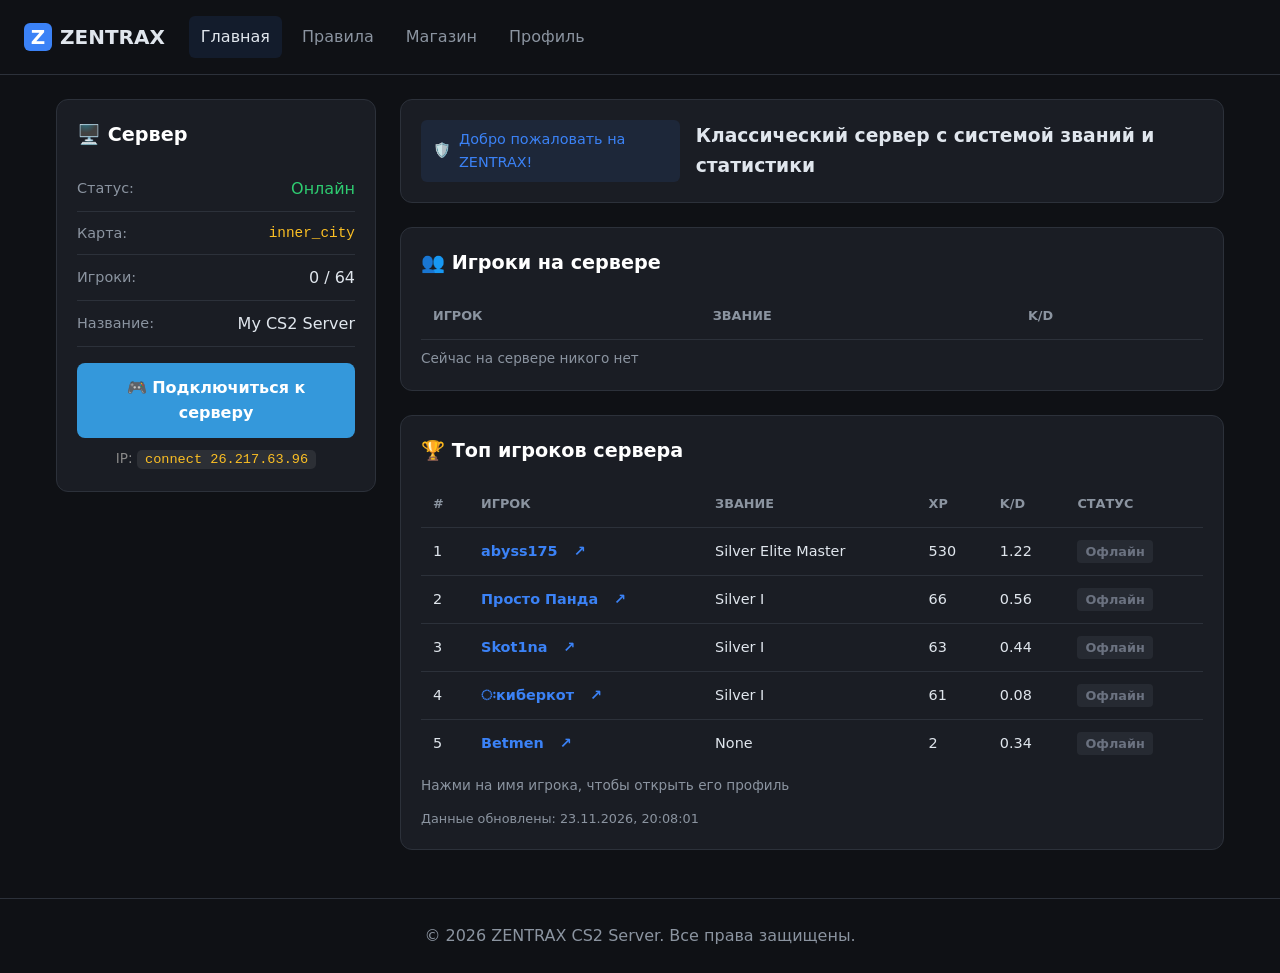
==== commit 240a44c7: "Update index.html" ====
--- a/index.html
+++ b/index.html
@@ -95,12 +95,12 @@
                     <span class="info-value" id="server-name">—</span>
                 </div>
 
-                <a id="connect-btn" class="connect-btn" href="steam://connect/ВАШ_IP_СЕРВЕРА:27015">
+                <a id="connect-btn" class="connect-btn" href="steam://connect/connect 26.217.63.96">
                     🎮 Подключиться к серверу
                 </a>
 
                 <div class="copy-hint">
-                    IP: <code id="server-ip" title="Нажми, чтобы скопировать">ВАШ_IP_СЕРВЕРА:27015</code>
+                    IP: <code id="server-ip" title="Нажми, чтобы скопировать">connect 26.217.63.96</code>
                 </div>
             </div>
         </aside>
@@ -163,7 +163,7 @@
 <script>
 // ================== НАСТРОЙКИ ==================
 // Замени на реальный IP:порт своего сервера (игровой порт, обычно 27015)
-const SERVER_IP = 'ВАШ_IP_СЕРВЕРА:27015';
+const SERVER_IP = 'connect 26.217.63.96';
 
 // ================== ЗАГРУЗКА ДАННЫХ ==================
 async function loadServerStatus() {
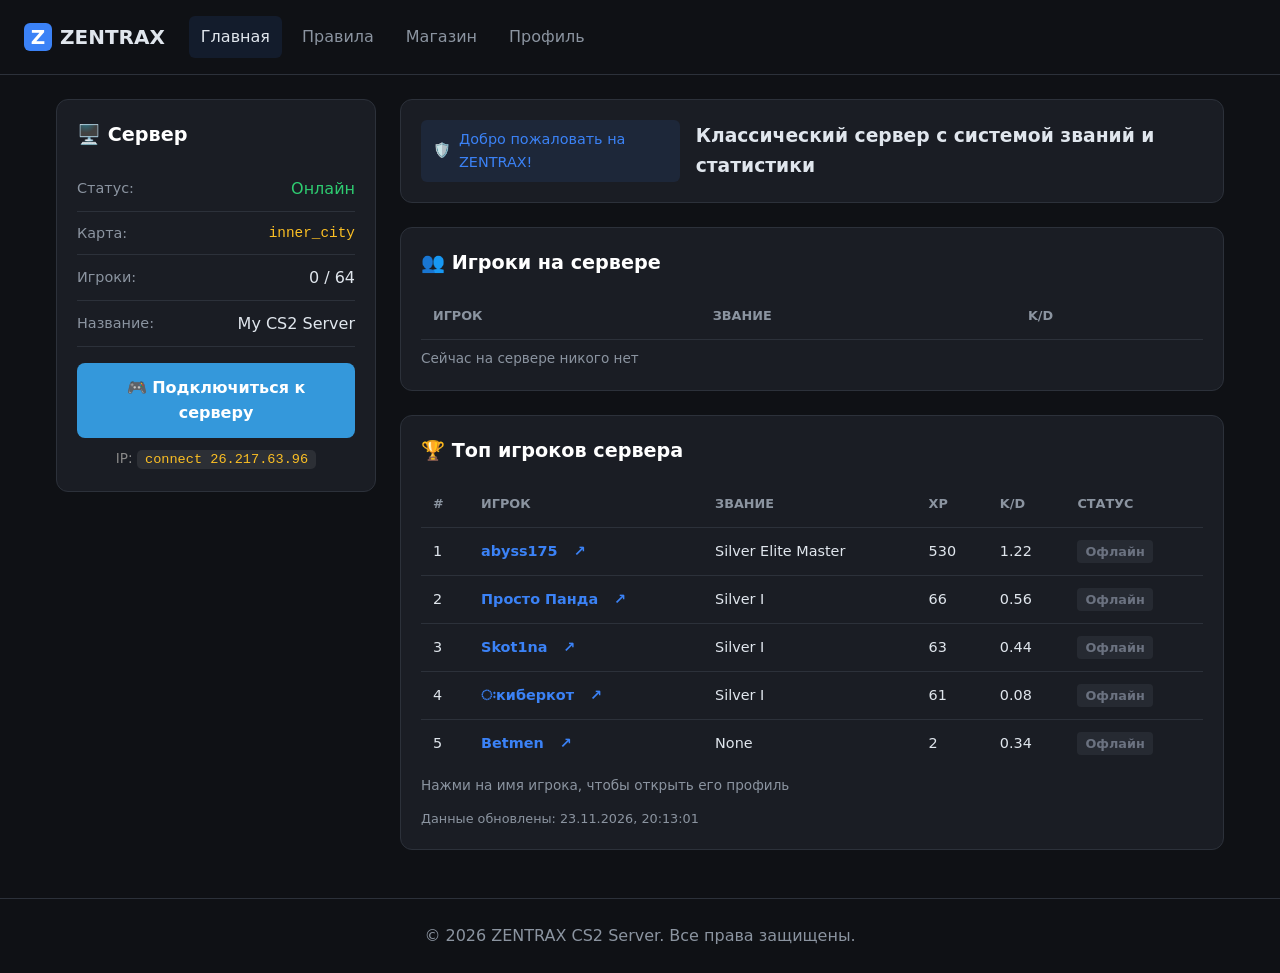
==== commit 62cb1d80: "Update index.html" ====
--- a/index.html
+++ b/index.html
@@ -95,7 +95,7 @@
                     <span class="info-value" id="server-name">—</span>
                 </div>
 
-                <a id="connect-btn" class="connect-btn" href="steam://connect/connect 26.217.63.96">
+                <a id="connect-btn" class="connect-btn" href="steam://connect/26.217.63.96">
                     🎮 Подключиться к серверу
                 </a>
 
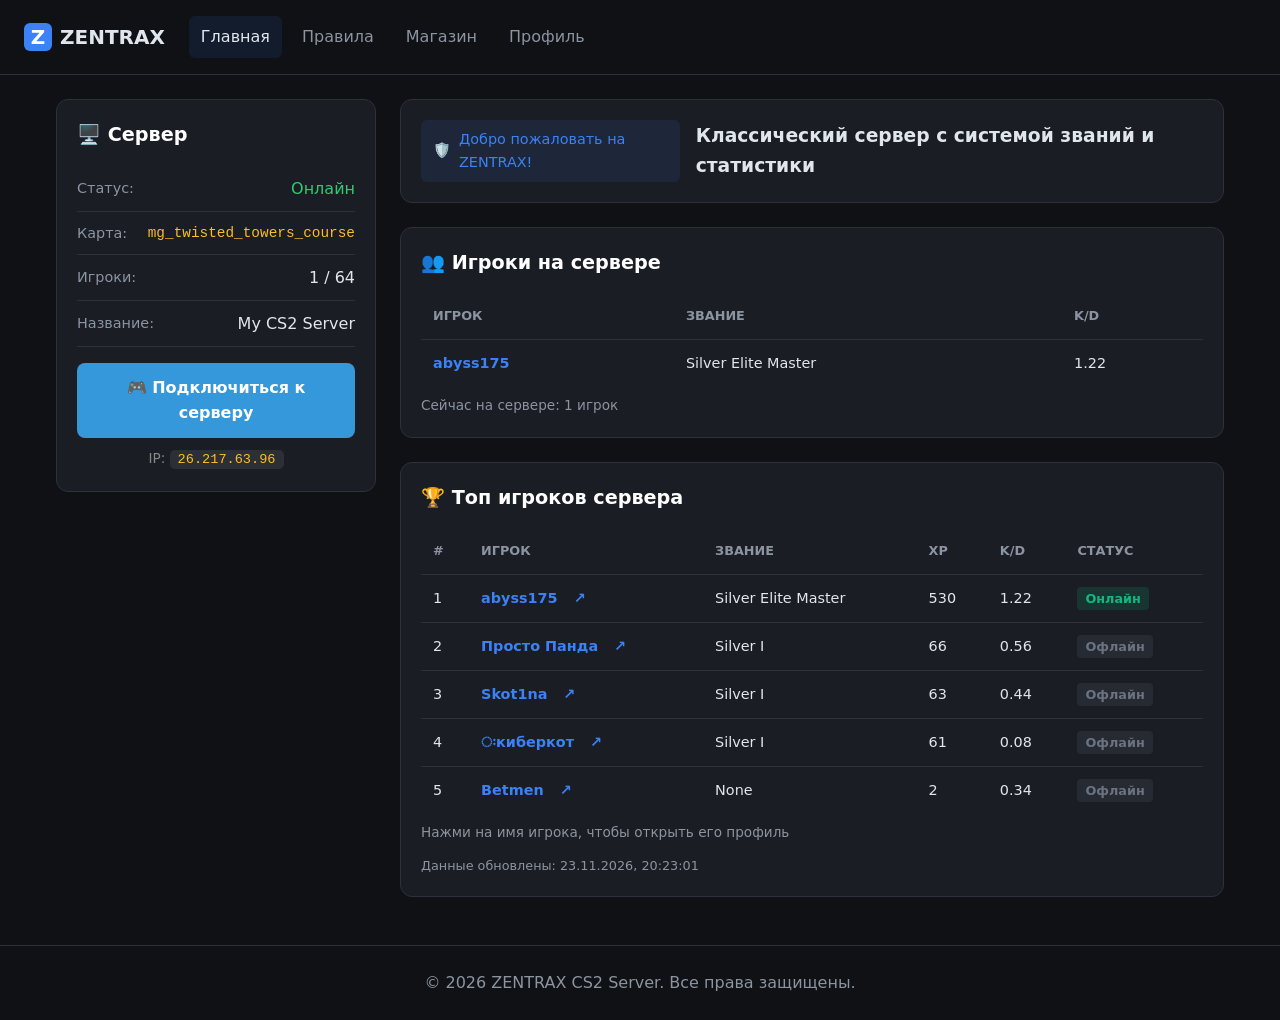
==== commit 29ab66d9: "Update index.html" ====
--- a/index.html
+++ b/index.html
@@ -163,7 +163,7 @@
 <script>
 // ================== НАСТРОЙКИ ==================
 // Замени на реальный IP:порт своего сервера (игровой порт, обычно 27015)
-const SERVER_IP = 'connect 26.217.63.96';
+const SERVER_IP = '26.217.63.96';
 
 // ================== ЗАГРУЗКА ДАННЫХ ==================
 async function loadServerStatus() {
